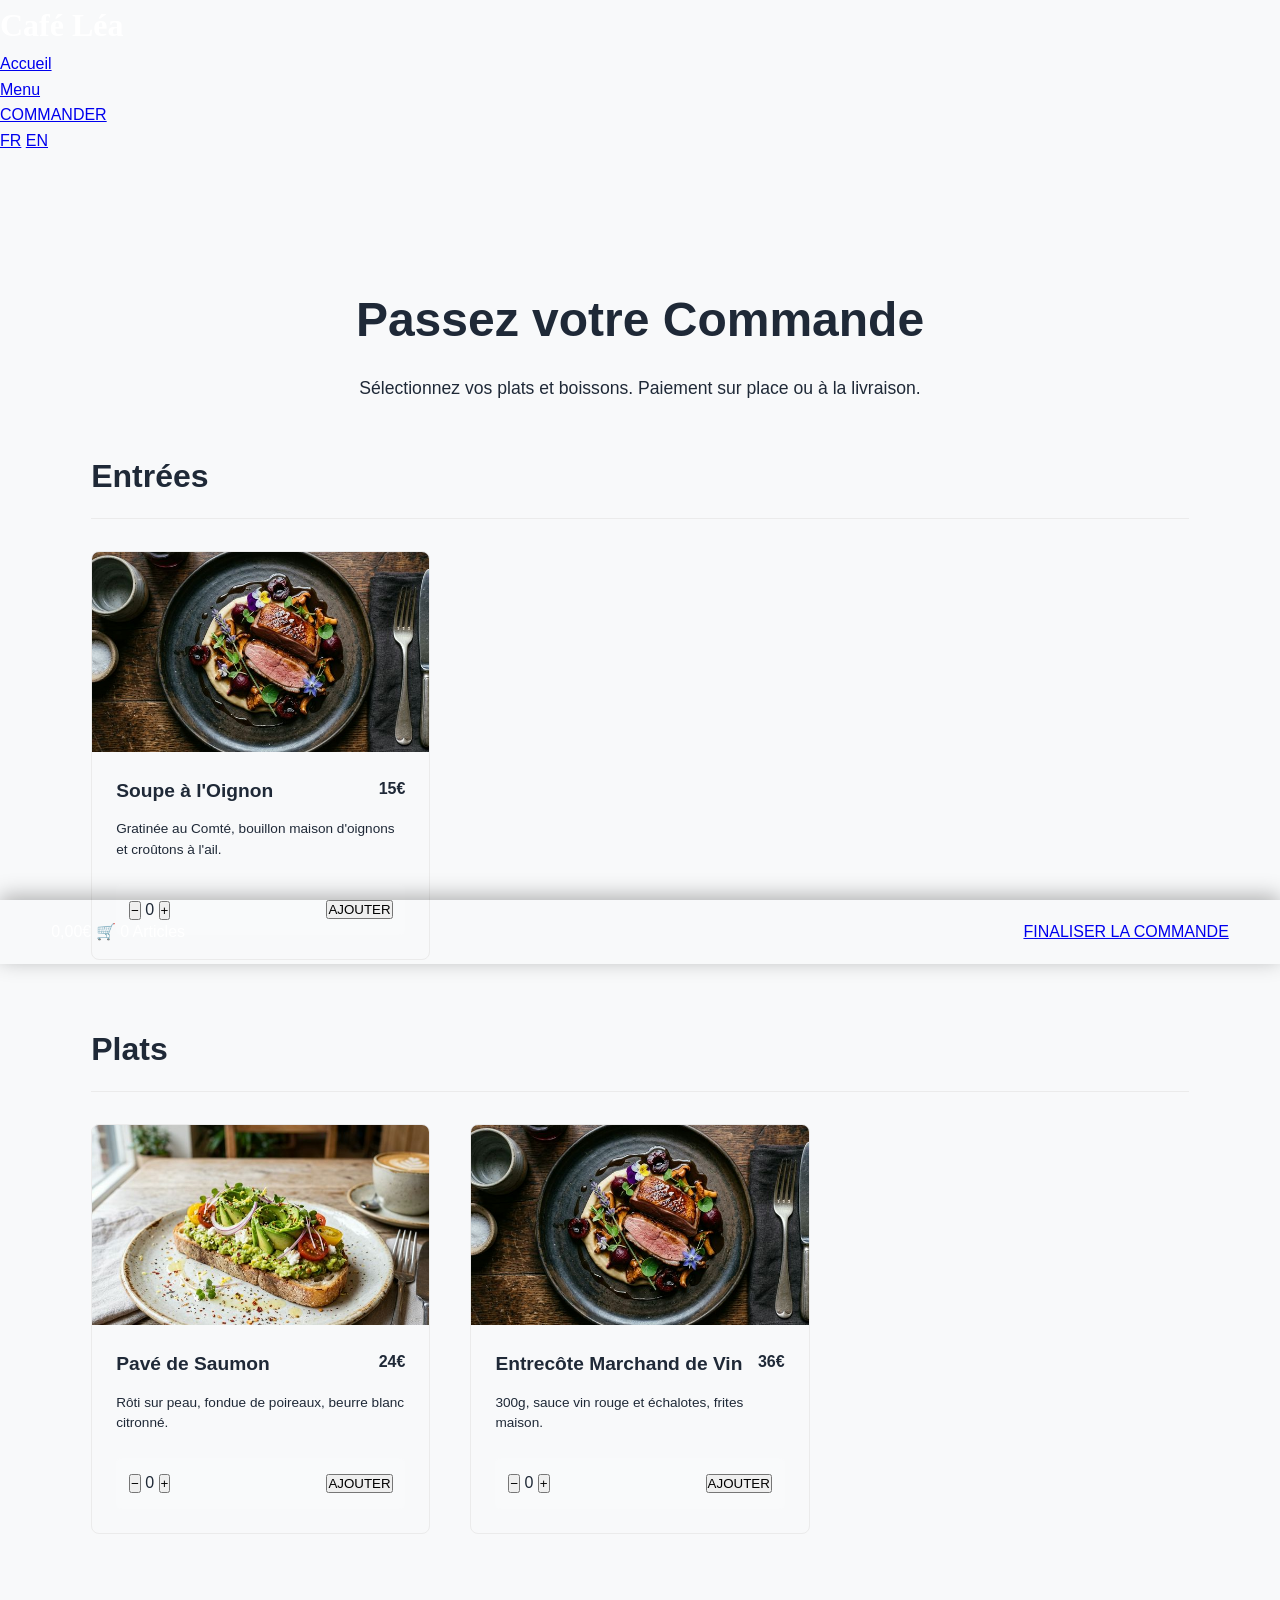
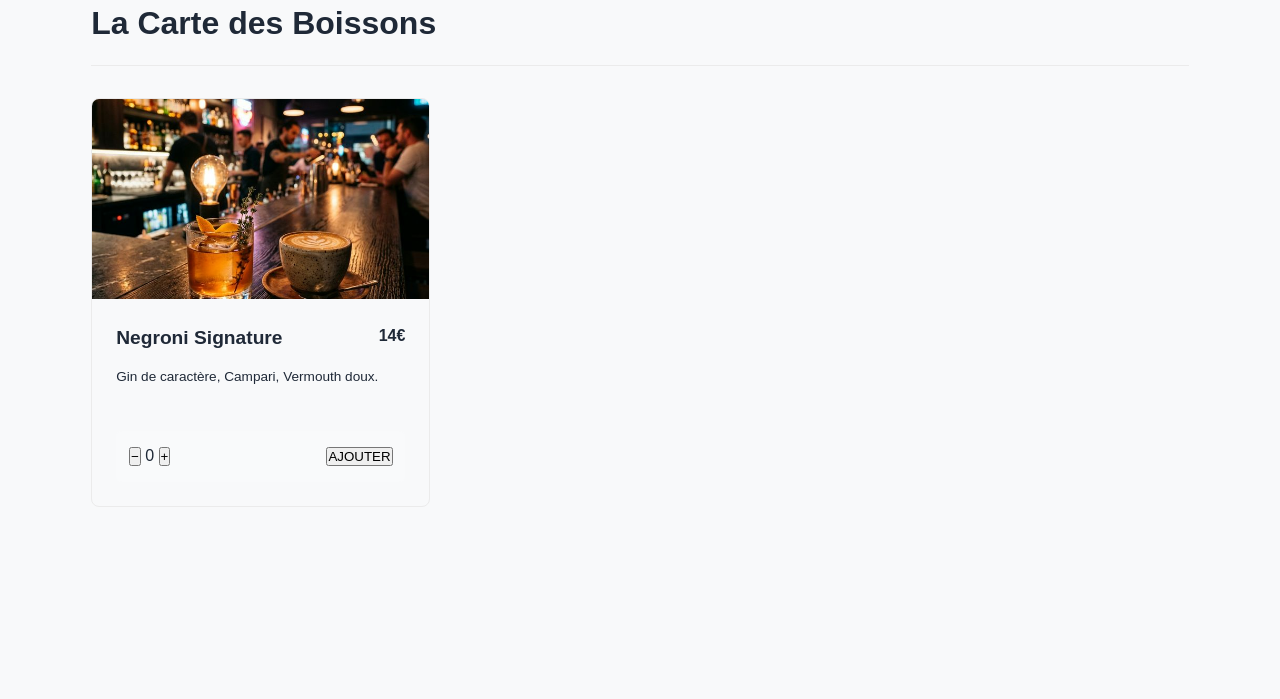
==== commander.html @ 3086a165 "feat: complete redesign of cafe lea with order and checkout pages" ====
<!DOCTYPE html>
<html lang="fr">
<head>
    <meta charset="UTF-8">
    <meta name="viewport" content="width=device-width, initial-scale=1.0">
    <title>Commander | Café Léa</title>
    <meta name="description" content="Commandez vos plats préférés du Café Léa en ligne.">
    <link rel="stylesheet" href="style.css">
    <style>
        .order-page-header {
            padding: 8rem 0 3rem;
            text-align: center;
        }
        .order-page-header h1 {
            font-size: 3rem;
            margin-bottom: 1rem;
        }
        .order-page-header p {
            color: var(--text-muted);
            font-size: 1.1rem;
        }
        
        .order-container {
            max-width: 1200px;
            margin: 0 auto;
            padding: 0 4% 8rem;
        }
        
        .order-category {
            margin-bottom: 4rem;
        }
        .order-category h2 {
            font-size: 2rem;
            margin-bottom: 2rem;
            color: var(--accent-gold);
            border-bottom: 1px solid #EBEBEB;
            padding-bottom: 1rem;
        }
        
        .order-grid {
            display: grid;
            grid-template-columns: repeat(auto-fill, minmax(300px, 1fr));
            gap: 2.5rem;
        }
        
        .order-card {
            background: var(--bg-white);
            border: 1px solid #EBEBEB;
            border-radius: 8px;
            overflow: hidden;
            transition: var(--transition);
        }
        .order-card:hover {
            box-shadow: 0 10px 30px rgba(0,0,0,0.08);
            transform: translateY(-5px);
        }
        
        .order-card-img {
            height: 200px;
            background-color: #F5F5F5;
            background-size: cover;
            background-position: center;
        }
        
        .order-card-content {
            padding: 1.5rem;
        }
        .order-card-header {
            display: flex;
            justify-content: space-between;
            align-items: flex-start;
            margin-bottom: 0.8rem;
        }
        .order-card-title {
            font-family: var(--font-serif);
            font-size: 1.2rem;
            font-weight: 600;
        }
        .order-card-price {
            font-weight: 700;
            color: var(--accent-gold);
            font-family: var(--font-serif);
        }
        .order-card-desc {
            font-size: 0.85rem;
            color: var(--text-muted);
            margin-bottom: 1.5rem;
            line-height: 1.5;
            min-height: 40px;
        }
        
        .order-card-actions {
            display: flex;
            align-items: center;
            justify-content: space-between;
            background: #F9FAFB;
            padding: 0.8rem;
            border-radius: 6px;
        }
        
        /* Sticky Cart Bar for this page */
        .cart-sticky-bar {
            position: fixed;
            bottom: 0;
            left: 0;
            right: 0;
            background: var(--bg-dark);
            color: white;
            display: flex;
            align-items: center;
            justify-content: space-between;
            padding: 1.2rem 4%;
            z-index: 2000;
            box-shadow: 0 -4px 20px rgba(0,0,0,0.3);
            transform: translateY(100%);
            transition: transform 0.4s ease;
        }
        .cart-sticky-bar.visible {
            transform: translateY(0);
        }
    </style>
</head>
<body>
    <header id="main-header" class="scrolled">
        <div class="logo">Café Léa</div>
        <nav>
            <ul>
                <li><a href="index.html" data-i18n="nav_accueil">Accueil</a></li>
                <li><a href="menu.html" data-i18n="nav_menu">Menu</a></li>
                <li><a href="commander.html" class="active" data-i18n="nav_order">Commander</a></li>
            </ul>
        </nav>
        <div class="lang-switcher">
            <a href="#" class="lang-btn" data-lang="fr">FR</a>
            <a href="#" class="lang-btn" data-lang="en">EN</a>
        </div>
    </header>

    <main>
        <div class="order-page-header">
            <h1 data-i18n="order_page_title">Passez votre Commande</h1>
            <p data-i18n="order_page_desc">Sélectionnez vos plats et boissons. Paiement sur place ou à la livraison.</p>
        </div>

        <div class="order-container">
            <!-- Entrées -->
            <div class="order-category">
                <h2 data-i18n="cat_entrées">Entrées</h2>
                <div class="order-grid">
                    <div class="order-card">
                        <div class="order-card-img" style="background-image: url('img/cafe_lea_plat_du_jour.png');"></div>
                        <div class="order-card-content">
                            <div class="order-card-header">
                                <span class="order-card-title">Soupe à l'Oignon</span>
                                <span class="order-card-price">15€</span>
                            </div>
                            <p class="order-card-desc">Gratinée au Comté, bouillon maison d'oignons et croûtons à l'ail.</p>
                            <div class="order-card-actions">
                                <div class="qty-controls">
                                    <button class="qty-btn-menu" data-action="minus" data-item="soupe_oignon">−</button>
                                    <span class="qty-display" id="qty-soupe_oignon">0</span>
                                    <button class="qty-btn-menu" data-action="plus" data-item="soupe_oignon">+</button>
                                </div>
                                <button class="btn-ajouter add-to-cart" data-name="soupe_oignon" data-price="15">AJOUTER</button>
                            </div>
                        </div>
                    </div>
                </div>
            </div>

            <!-- Plats -->
            <div class="order-category">
                <h2 data-i18n="cat_plats">Plats</h2>
                <div class="order-grid">
                    <div class="order-card">
                        <div class="order-card-img" style="background-image: url('img/avocado_toast_1774515001866.png');"></div>
                        <div class="order-card-content">
                            <div class="order-card-header">
                                <span class="order-card-title">Pavé de Saumon</span>
                                <span class="order-card-price">24€</span>
                            </div>
                            <p class="order-card-desc">Rôti sur peau, fondue de poireaux, beurre blanc citronné.</p>
                            <div class="order-card-actions">
                                <div class="qty-controls">
                                    <button class="qty-btn-menu" data-action="minus" data-item="saumon_pave">−</button>
                                    <span class="qty-display" id="qty-saumon_pave">0</span>
                                    <button class="qty-btn-menu" data-action="plus" data-item="saumon_pave">+</button>
                                </div>
                                <button class="btn-ajouter add-to-cart" data-name="saumon_pave" data-price="24">AJOUTER</button>
                            </div>
                        </div>
                    </div>
                    
                    <div class="order-card">
                        <div class="order-card-img" style="background-image: url('img/cafe_lea_plat_du_jour.png');"></div>
                        <div class="order-card-content">
                            <div class="order-card-header">
                                <span class="order-card-title">Entrecôte Marchand de Vin</span>
                                <span class="order-card-price">36€</span>
                            </div>
                            <p class="order-card-desc">300g, sauce vin rouge et échalotes, frites maison.</p>
                            <div class="order-card-actions">
                                <div class="qty-controls">
                                    <button class="qty-btn-menu" data-action="minus" data-item="entrecote">−</button>
                                    <span class="qty-display" id="qty-entrecote">0</span>
                                    <button class="qty-btn-menu" data-action="plus" data-item="entrecote">+</button>
                                </div>
                                <button class="btn-ajouter add-to-cart" data-name="entrecote" data-price="36">AJOUTER</button>
                            </div>
                        </div>
                    </div>
                </div>
            </div>

            <!-- Boissons -->
            <div class="order-category">
                <h2 data-i18n="drinks_title">Boissons</h2>
                <div class="order-grid">
                    <div class="order-card">
                        <div class="order-card-img" style="background-image: url('img/cafe_lea_boissons.png');"></div>
                        <div class="order-card-content">
                            <div class="order-card-header">
                                <span class="order-card-title">Negroni Signature</span>
                                <span class="order-card-price">14€</span>
                            </div>
                            <p class="order-card-desc">Gin de caractère, Campari, Vermouth doux.</p>
                            <div class="order-card-actions">
                                <div class="qty-controls">
                                    <button class="qty-btn-menu" data-action="minus" data-item="negroni">−</button>
                                    <span class="qty-display" id="qty-negroni">0</span>
                                    <button class="qty-btn-menu" data-action="plus" data-item="negroni">+</button>
                                </div>
                                <button class="btn-ajouter add-to-cart" data-name="negroni" data-price="14">AJOUTER</button>
                            </div>
                        </div>
                    </div>
                </div>
            </div>
        </div>
    </main>

    <!-- Sticky Cart Bar -->
    <div class="cart-sticky-bar" id="cart-sticky-bar">
        <div class="cart-bar-left">
            <span class="cart-bar-total" id="sticky-total">0,00€</span>
            <span class="cart-bar-count">
                <span class="icon">🛒</span>
                <span id="sticky-count">0</span> Articles
            </span>
        </div>
        <!-- Link to Finalisation page -->
        <a href="finaliser-commande.html" class="btn-finaliser" id="btn-finaliser-link" data-i18n="cart_finalize">FINALISER LA COMMANDE</a>
    </div>

    <!-- Cart Modal Overlay (used mostly on other pages, but included here for script compatibility) -->
    <div id="cart-modal-overlay" class="cart-modal-overlay"></div>

    <script src="script.js"></script>
</body>
</html>
---- style.css ----
:root {
    --navy: #001D3D;
    --light: #F8F9FA;
    --dark: #1F2937;
    --font-heading: 'Playfair Display', serif;
    --font-body: 'Inter', sans-serif;
    --transition: all 0.3s ease;
}

* {
    margin: 0;
    padding: 0;
    box-sizing: border-box;
    scroll-behavior: smooth;
}

body {
    font-family: var(--font-body);
    background-color: var(--light);
    color: var(--dark);
    line-height: 1.6;
}

/* Header */
.top-nav {
    position: absolute;
    top: 0;
    left: 0;
    width: 100%;
    padding: 30px 50px;
    display: flex;
    justify-content: space-between;
    align-items: center;
    z-index: 1000;
}

.logo {
    font-family: var(--font-heading);
    font-size: 2rem;
    color: #FFF;
    font-weight: 700;
}

nav {
    display: flex;
    align-items: center;
    gap: 30px;
}

.nav-link {
    color: #FFF;
    text-decoration: none;
    font-size: 1rem;
    font-weight: 500;
    transition: var(--transition);
}

.nav-link:hover {
    opacity: 0.8;
}

.nav-btn-reservation {
    background: #FFF;
    color: var(--dark);
    padding: 12px 28px;
    border-radius: 30px;
    text-decoration: none;
    font-weight: 600;
    transition: var(--transition);
}

.nav-btn-reservation:hover {
    background: #E5E7EB;
    transform: translateY(-2px);
}

/* Hero Section */
.hero {
    height: 100vh;
    background-size: cover;
    background-position: center;
    position: relative;
    display: flex;
    align-items: center;
    justify-content: center;
}

.hero-overlay {
    position: absolute;
    inset: 0;
    background: rgba(0, 0, 0, 0.4);
}

.hero-content {
    position: relative;
    z-index: 2;
    text-align: center;
    color: #FFF;
}

.hero-title {
    font-family: var(--font-heading);
    font-size: 7rem;
    font-weight: 700;
    margin-bottom: 20px;
}

.hero-subtitle {
    font-size: 1.2rem;
    letter-spacing: 0.5em;
    font-weight: 300;
    text-transform: uppercase;
}

/* Info Band */
.info-band {
    background-color: var(--navy);
    color: #FFF;
    padding: 80px 20px;
    text-align: center;
}

.info-band p {
    font-family: var(--font-heading);
    font-size: 2rem;
    max-width: 900px;
    margin: 0 auto;
    font-style: italic;
    line-height: 1.5;
}

/* Grid Sections (Menu/Boissons) */
.grid-section {
    max-width: 1200px;
    margin: 100px auto;
    padding: 0 40px;
    display: grid;
    grid-template-columns: 1fr 1fr;
    gap: 60px;
    align-items: center;
}

.grid-section.reverse {
    direction: rtl;
}

.grid-section.reverse>* {
    direction: ltr;
}

.grid-text h2 {
    font-family: var(--font-heading);
    font-size: 3rem;
    color: var(--navy);
    margin-bottom: 40px;
}

.menu-list {
    display: flex;
    flex-direction: column;
    gap: 25px;
}

.menu-item {
    display: flex;
    justify-content: space-between;
    border-bottom: 1px dashed #CCC;
    padding-bottom: 10px;
    font-size: 1.2rem;
}

.item-name {
    font-weight: 500;
}

.item-price {
    font-weight: 700;
    color: var(--navy);
}

.grid-image img {
    width: 100%;
    aspect-ratio: 4/5;
    object-fit: cover;
    border-radius: 20px;
    box-shadow: 0 20px 40px rgba(0, 0, 0, 0.1);
}

/* Footer */
footer {
    background-color: var(--navy);
    color: #FFF;
    padding: 60px 40px 20px;
}

.footer-content {
    max-width: 1200px;
    margin: 0 auto;
    display: grid;
    grid-template-columns: 1fr 1fr;
    gap: 40px;
    margin-bottom: 40px;
}

.footer-info h3 {
    font-family: var(--font-heading);
    font-size: 2rem;
    margin-bottom: 20px;
    color: #FFF;
}

.footer-info p {
    font-size: 1.1rem;
    margin-bottom: 10px;
    opacity: 0.8;
}

.map-placeholder {
    width: 100%;
    height: 250px;
    background: rgba(255, 255, 255, 0.1);
    border-radius: 12px;
    display: flex;
    align-items: center;
    justify-content: center;
    font-family: var(--font-heading);
    font-style: italic;
    color: rgba(255, 255, 255, 0.5);
}

.copyright {
    text-align: center;
    opacity: 0.5;
    font-size: 0.9rem;
    margin-top: 40px;
}

/* Reservation Page Layout */
.reservation-layout {
    display: flex;
    min-height: 100vh;
    background-color: var(--light);
}

.res-calendar-side {
    flex: 1;
    padding: 60px;
    display: flex;
    flex-direction: column;
}

.res-form-side {
    flex: 1;
    background: #FFF;
    padding: 60px;
    box-shadow: -10px 0 30px rgba(0, 0, 0, 0.02);
    display: flex;
    flex-direction: column;
    justify-content: center;
}

.res-back {
    text-decoration: none;
    color: var(--navy);
    font-weight: 600;
    margin-bottom: 60px;
    display: inline-block;
}

.cal-header {
    display: flex;
    justify-content: space-between;
    margin-bottom: 40px;
    font-family: var(--font-heading);
    font-size: 2rem;
    color: var(--navy);
}

.cal-nav {
    background: none;
    border: none;
    font-size: 1.5rem;
    cursor: pointer;
    color: var(--navy);
}

/* Grid for actual calendar dates */
.cal-grid {
    display: grid;
    grid-template-columns: repeat(7, 1fr);
    gap: 15px;
    text-align: center;
}

.cal-day-name {
    font-weight: 600;
    font-size: 0.9rem;
    color: #888;
    margin-bottom: 10px;
}

.cal-day {
    aspect-ratio: 1;
    display: flex;
    align-items: center;
    justify-content: center;
    border-radius: 50%;
    cursor: pointer;
    font-weight: 500;
    transition: var(--transition);
}

.cal-day:hover:not(.empty) {
    background: #E5E7EB;
}

.cal-day.selected {
    background: var(--navy);
    color: #FFF;
}

.cal-day.empty {
    cursor: default;
}

/* Form Elements */
.res-form-side h2 {
    font-family: var(--font-heading);
    font-size: 3rem;
    color: var(--navy);
    margin-bottom: 40px;
}

.form-group {
    margin-bottom: 25px;
}

.form-group label {
    display: block;
    margin-bottom: 10px;
    font-weight: 500;
    color: var(--dark);
}

.form-group input,
.form-group select {
    width: 100%;
    padding: 15px;
    border: 1px solid #CCC;
    border-radius: 8px;
    font-family: var(--font-body);
    font-size: 1rem;
}

.time-grid {
    display: grid;
    grid-template-columns: repeat(3, 1fr);
    gap: 10px;
}

.time-slot {
    padding: 12px;
    border: 1px solid #CCC;
    border-radius: 8px;
    text-align: center;
    cursor: pointer;
    transition: var(--transition);
}

.time-slot:hover {
    border-color: var(--navy);
    color: var(--navy);
}

.time-slot.selected {
    background: var(--navy);
    color: #FFF;
    border-color: var(--navy);
}

.res-submit {
    width: 100%;
    padding: 18px;
    background: var(--navy);
    color: #FFF;
    border: none;
    border-radius: 8px;
    font-family: var(--font-body);
    font-size: 1.2rem;
    font-weight: 600;
    cursor: pointer;
    margin-top: 20px;
    transition: var(--transition);
}

.res-submit:hover {
    opacity: 0.9;
    transform: translateY(-2px);
}

@media (max-width: 900px) {

    .grid-section,
    .footer-content,
    .reservation-layout {
        grid-template-columns: 1fr;
        flex-direction: column;
    }

    .hero-title {
        font-size: 4rem;
    }

    .info-band p {
        font-size: 1.5rem;
    }

    .top-nav {
        flex-direction: column;
        gap: 20px;
        padding: 20px;
    }
}
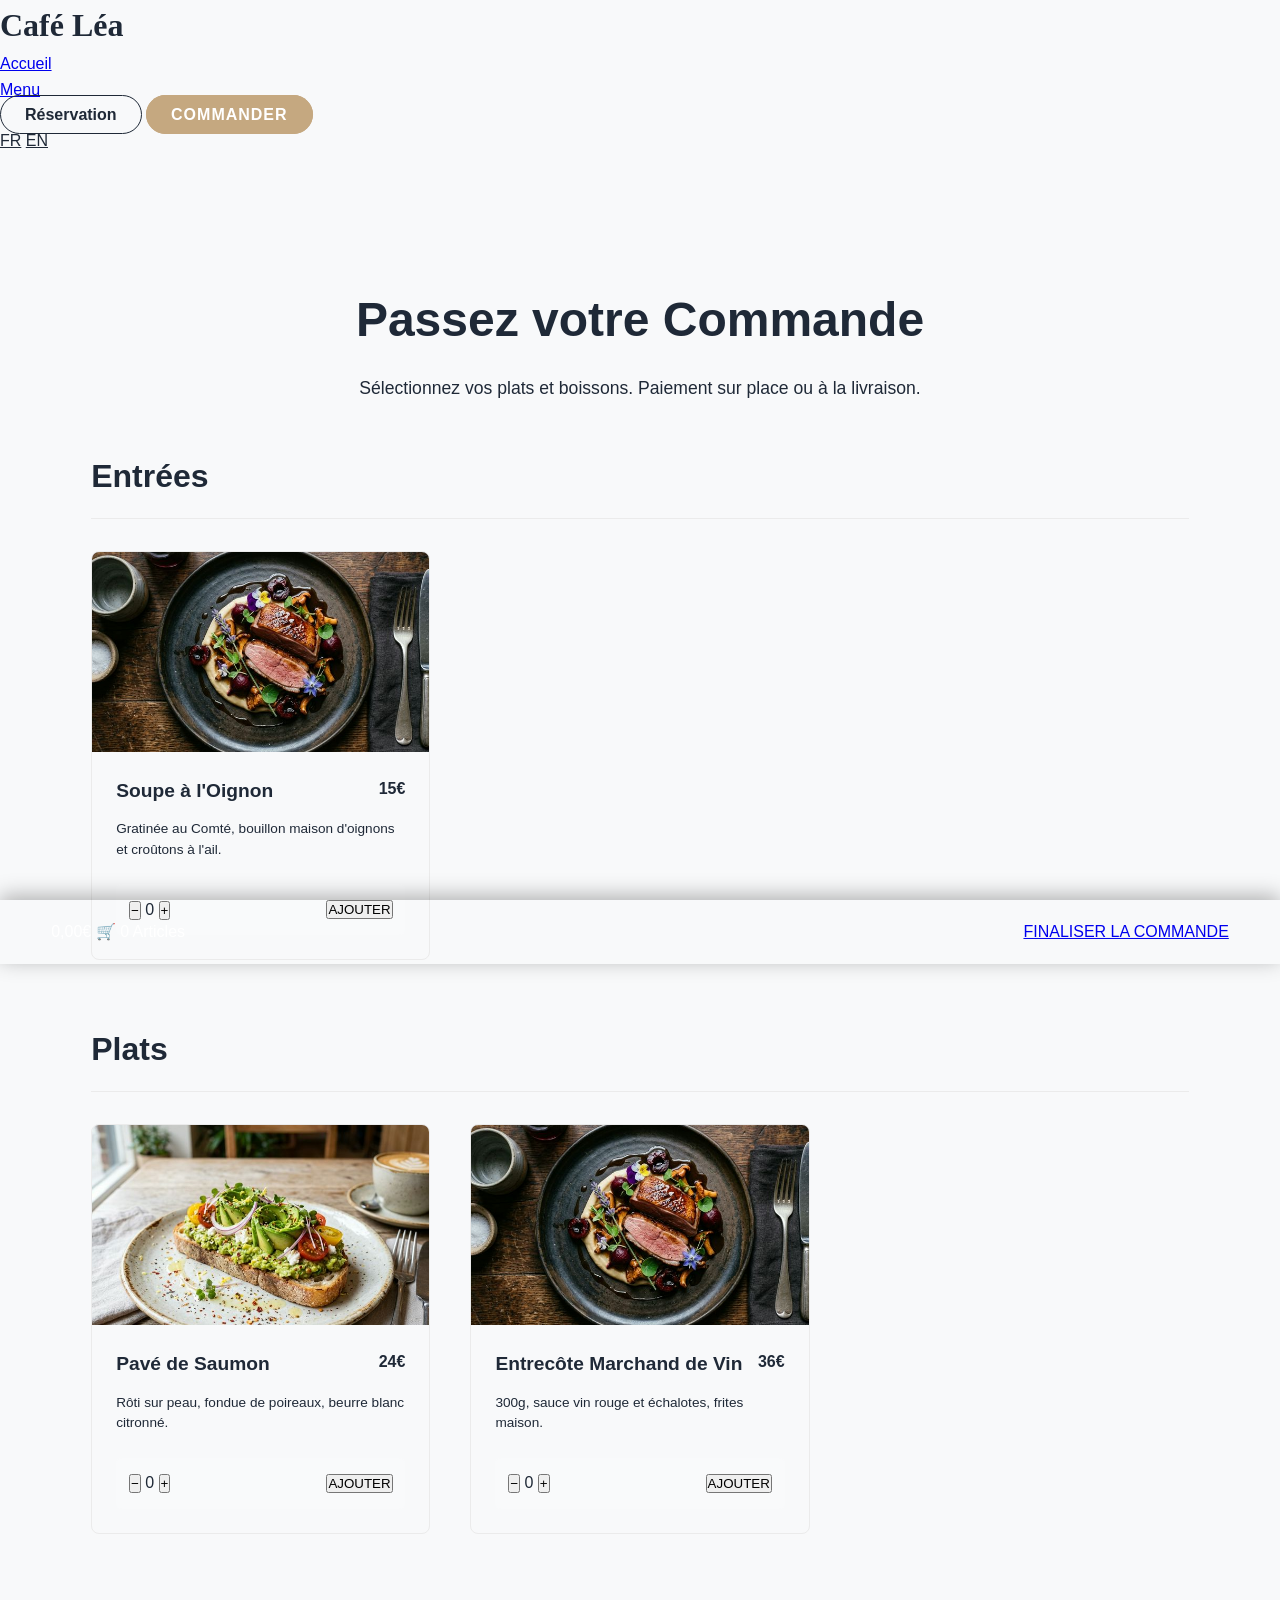
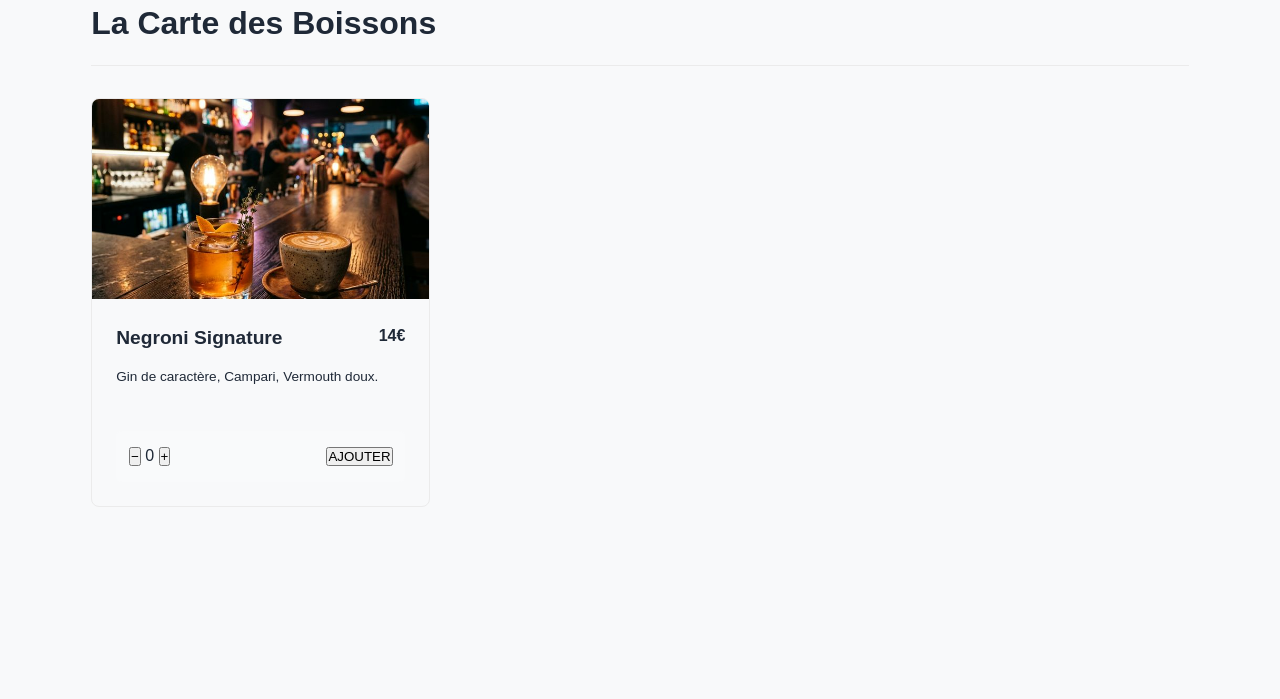
==== commit dd3f4fe2: "style: header aesthetics with order and reservation buttons" ====
--- a/commander.html
+++ b/commander.html
@@ -127,12 +127,15 @@
             <ul>
                 <li><a href="index.html" data-i18n="nav_accueil">Accueil</a></li>
                 <li><a href="menu.html" data-i18n="nav_menu">Menu</a></li>
-                <li><a href="commander.html" class="active" data-i18n="nav_order">Commander</a></li>
             </ul>
         </nav>
-        <div class="lang-switcher">
-            <a href="#" class="lang-btn" data-lang="fr">FR</a>
-            <a href="#" class="lang-btn" data-lang="en">EN</a>
+        <div class="header-actions">
+            <a href="reservation.html" class="nav-btn-reservation" data-i18n="nav_reservation">Réservation</a>
+            <a href="commander.html" class="nav-btn-order" data-i18n="nav_order">Commander</a>
+            <div class="lang-switcher">
+                <a href="#" class="lang-btn" data-lang="fr">FR</a>
+                <a href="#" class="lang-btn" data-lang="en">EN</a>
+            </div>
         </div>
     </header>
 
--- a/style.css
+++ b/style.css
@@ -60,9 +60,10 @@
 }
 
 .nav-btn-reservation {
-    background: #FFF;
-    color: var(--dark);
-    padding: 12px 28px;
+    background: transparent;
+    color: #FFF;
+    padding: 10px 24px;
+    border: 1px solid #FFF;
     border-radius: 30px;
     text-decoration: none;
     font-weight: 600;
@@ -70,8 +71,41 @@
 }
 
 .nav-btn-reservation:hover {
-    background: #E5E7EB;
+    background: rgba(255,255,255,0.1);
     transform: translateY(-2px);
+}
+
+.nav-btn-order {
+    background: #C5A880; /* Gold */
+    color: #FFF;
+    padding: 10px 24px;
+    border: 1px solid #C5A880;
+    border-radius: 30px;
+    text-decoration: none;
+    font-weight: 600;
+    text-transform: uppercase;
+    letter-spacing: 1px;
+    transition: var(--transition);
+}
+
+.nav-btn-order:hover {
+    background: transparent;
+    color: #C5A880;
+    transform: translateY(-2px);
+}
+
+/* Adjust dark/scrolled header text colors */
+.scrolled .nav-link, 
+.scrolled .nav-btn-reservation,
+.scrolled .logo,
+.scrolled .lang-btn {
+    color: var(--dark);
+}
+.scrolled .nav-btn-reservation {
+    border-color: var(--dark);
+}
+.scrolled .nav-btn-reservation:hover {
+    background: rgba(0,0,0,0.05);
 }
 
 /* Hero Section */
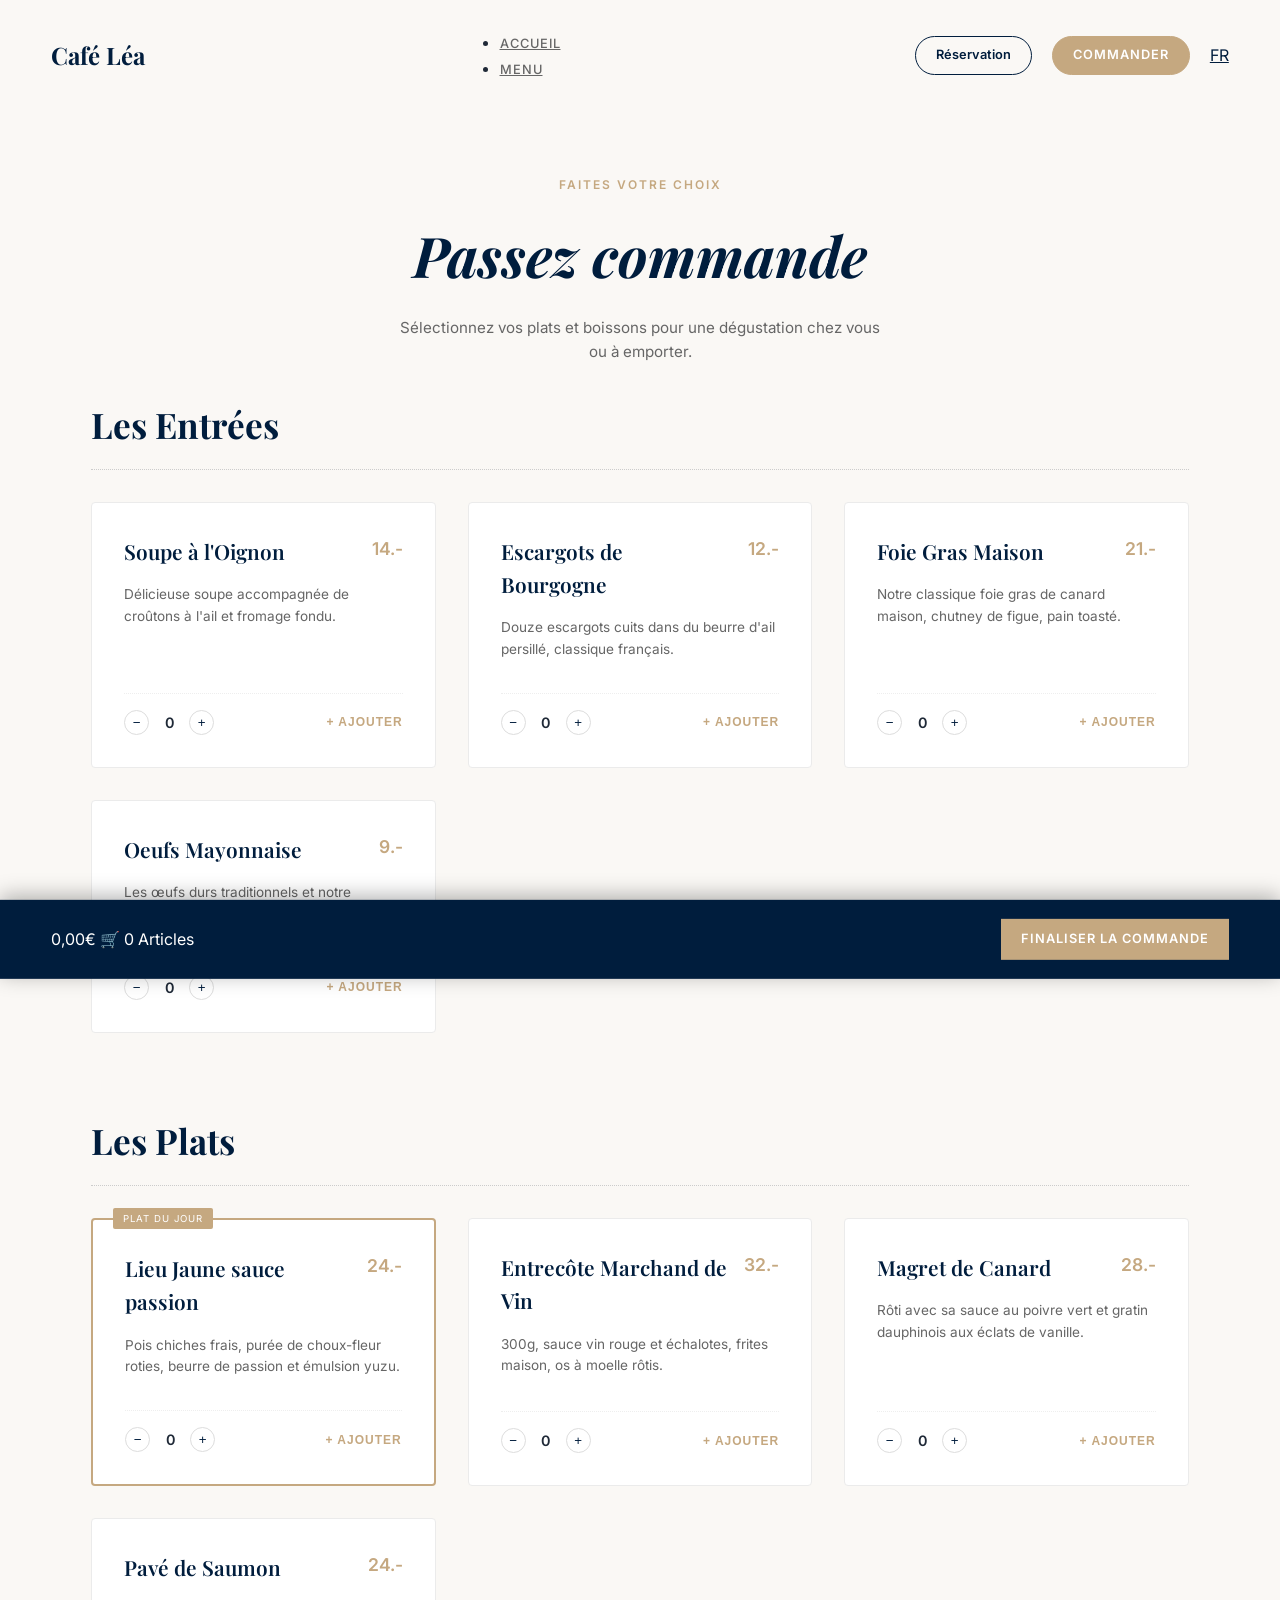
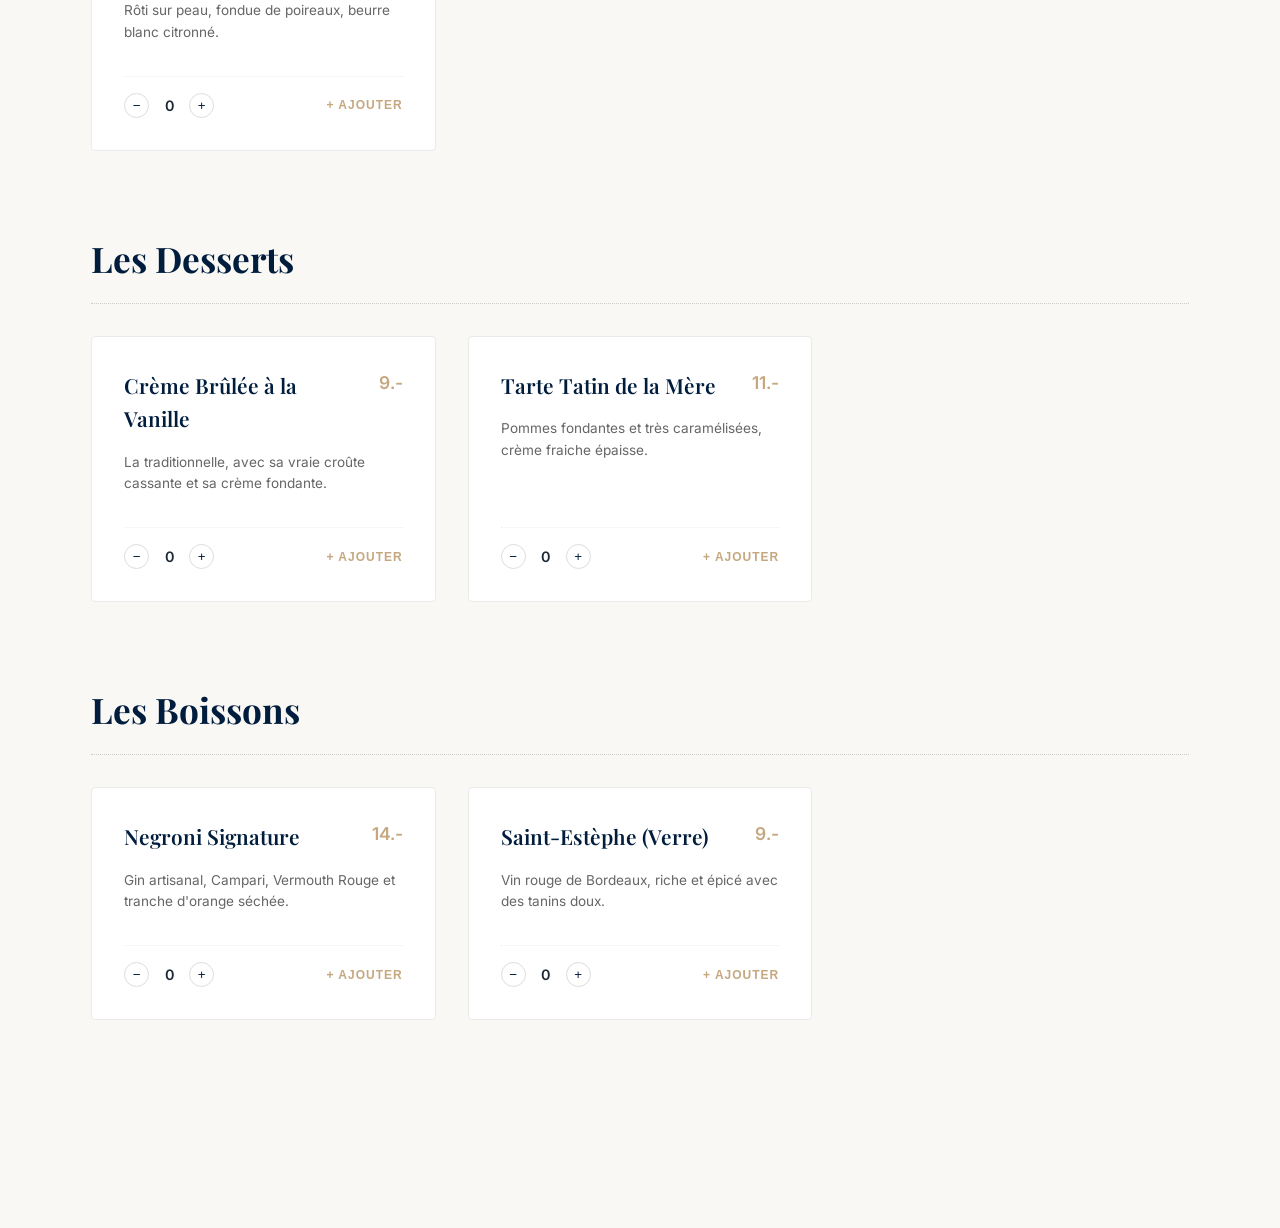
==== commit 0cf02dee: "style: sync commander.html with new menu dishes and elegant beige design" ====
--- a/commander.html
+++ b/commander.html
@@ -6,18 +6,81 @@
     <title>Commander | Café Léa</title>
     <meta name="description" content="Commandez vos plats préférés du Café Léa en ligne.">
     <link rel="stylesheet" href="style.css">
+    <link href="https://fonts.googleapis.com/css2?family=Playfair+Display:ital,wght@0,400;0,600;0,700;1,400;1,600&family=Inter:wght@300;400;500;600&display=swap" rel="stylesheet">
     <style>
+        body {
+            background-color: #FAF8F5; /* Cream background matches menu */
+        }
+        
+        #main-header {
+            position: relative;
+            background: transparent;
+            padding: 30px 4%;
+            display: flex;
+            justify-content: space-between;
+            align-items: center;
+        }
+        #main-header .logo {
+            color: var(--navy);
+            font-size: 1.5rem;
+        }
+        #main-header nav ul li a {
+            color: #666;
+            font-size: 0.8rem;
+            text-transform: uppercase;
+            letter-spacing: 1px;
+            font-weight: 500;
+        }
+        #main-header nav ul li a.active {
+            color: var(--navy);
+            font-weight: 700;
+        }
+        .header-actions .nav-btn-reservation {
+            color: var(--navy);
+            border: 1px solid var(--navy);
+            font-size: 0.8rem;
+            padding: 8px 20px;
+            border-radius: 30px;
+            text-decoration: none;
+            font-weight: 600;
+        }
+        .header-actions .nav-btn-order {
+            background: #C5A880;
+            color: white;
+            border: 1px solid #C5A880;
+            font-size: 0.8rem;
+            padding: 8px 20px;
+            border-radius: 30px;
+            text-decoration: none;
+            font-weight: 600;
+            text-transform: uppercase;
+        }
+
         .order-page-header {
-            padding: 8rem 0 3rem;
+            padding: 4rem 0 2rem;
             text-align: center;
         }
+        .order-page-header .subtitle {
+            color: #C5A880; /* Gold */
+            text-transform: uppercase;
+            letter-spacing: 2px;
+            font-size: 0.75rem;
+            font-weight: 600;
+            margin-bottom: 1rem;
+            display: block;
+        }
         .order-page-header h1 {
-            font-size: 3rem;
+            font-family: var(--font-heading);
+            font-size: 3.5rem;
+            color: var(--navy);
+            font-style: italic;
             margin-bottom: 1rem;
         }
         .order-page-header p {
-            color: var(--text-muted);
-            font-size: 1.1rem;
+            color: #666;
+            font-size: 0.95rem;
+            max-width: 500px;
+            margin: 0 auto;
         }
         
         .order-container {
@@ -27,75 +90,122 @@
         }
         
         .order-category {
-            margin-bottom: 4rem;
+            margin-bottom: 5rem;
         }
         .order-category h2 {
-            font-size: 2rem;
+            font-family: var(--font-heading);
+            font-size: 2.2rem;
             margin-bottom: 2rem;
-            color: var(--accent-gold);
-            border-bottom: 1px solid #EBEBEB;
+            color: var(--navy);
+            border-bottom: 1px dotted #ccc;
             padding-bottom: 1rem;
         }
         
         .order-grid {
             display: grid;
-            grid-template-columns: repeat(auto-fill, minmax(300px, 1fr));
-            gap: 2.5rem;
+            grid-template-columns: repeat(auto-fill, minmax(280px, 1fr));
+            gap: 2rem;
         }
         
         .order-card {
-            background: var(--bg-white);
+            background: #FFF;
             border: 1px solid #EBEBEB;
-            border-radius: 8px;
-            overflow: hidden;
+            border-radius: 4px;
+            position: relative;
+            display: flex;
+            flex-direction: column;
             transition: var(--transition);
         }
         .order-card:hover {
-            box-shadow: 0 10px 30px rgba(0,0,0,0.08);
+            box-shadow: 0 10px 30px rgba(0,0,0,0.04);
             transform: translateY(-5px);
-        }
-        
-        .order-card-img {
-            height: 200px;
-            background-color: #F5F5F5;
-            background-size: cover;
-            background-position: center;
-        }
-        
+            border-color: #C5A880;
+        }
+        
+        /* Instead of big images, we'll make it elegant and focus on the typography like the menu */
         .order-card-content {
-            padding: 1.5rem;
+            padding: 2rem;
+            flex-grow: 1;
+            display: flex;
+            flex-direction: column;
         }
         .order-card-header {
             display: flex;
             justify-content: space-between;
             align-items: flex-start;
-            margin-bottom: 0.8rem;
+            margin-bottom: 1rem;
         }
         .order-card-title {
+            font-family: var(--font-heading);
+            font-size: 1.3rem;
+            color: var(--navy);
+            font-weight: 600;
+            padding-right: 15px;
+        }
+        .order-card-price {
+            font-weight: 600;
+            color: #C5A880;
             font-family: var(--font-serif);
-            font-size: 1.2rem;
-            font-weight: 600;
-        }
-        .order-card-price {
-            font-weight: 700;
-            color: var(--accent-gold);
-            font-family: var(--font-serif);
+            font-size: 1.1rem;
         }
         .order-card-desc {
             font-size: 0.85rem;
-            color: var(--text-muted);
-            margin-bottom: 1.5rem;
-            line-height: 1.5;
-            min-height: 40px;
+            color: #666;
+            margin-bottom: 2rem;
+            line-height: 1.6;
+            flex-grow: 1;
         }
         
         .order-card-actions {
             display: flex;
             align-items: center;
             justify-content: space-between;
-            background: #F9FAFB;
-            padding: 0.8rem;
-            border-radius: 6px;
+            padding-top: 1rem;
+            border-top: 1px dotted #EEE;
+        }
+        
+        .qty-controls {
+            display: flex;
+            align-items: center;
+            gap: 15px;
+        }
+        .qty-controls button {
+            background: none;
+            border: 1px solid #DDD;
+            width: 25px;
+            height: 25px;
+            display: flex;
+            align-items: center;
+            justify-content: center;
+            border-radius: 50%;
+            cursor: pointer;
+            color: var(--navy);
+            transition: all 0.2s;
+        }
+        .qty-controls button:hover {
+            border-color: var(--navy);
+            background: #FDFDFD;
+        }
+        .qty-display {
+            font-weight: 600;
+            font-size: 0.9rem;
+            min-width: 10px;
+            text-align: center;
+        }
+
+        .btn-ajouter {
+            background: none;
+            border: none;
+            color: #C5A880;
+            font-size: 0.75rem;
+            text-transform: uppercase;
+            letter-spacing: 1px;
+            font-weight: 600;
+            cursor: pointer;
+            transition: color 0.3s;
+        }
+        .btn-ajouter:hover {
+            color: var(--navy);
         }
         
         /* Sticky Cart Bar for this page */
@@ -104,7 +214,7 @@
             bottom: 0;
             left: 0;
             right: 0;
-            background: var(--bg-dark);
+            background: var(--navy);
             color: white;
             display: flex;
             align-items: center;
@@ -118,10 +228,23 @@
         .cart-sticky-bar.visible {
             transform: translateY(0);
         }
+        .btn-finaliser {
+            background: #C5A880;
+            color: white;
+            text-decoration: none;
+            padding: 10px 20px;
+            text-transform: uppercase;
+            font-size: 0.8rem;
+            font-weight: 600;
+            letter-spacing: 1px;
+        }
+        .btn-finaliser:hover {
+            background: #B4966B;
+        }
     </style>
 </head>
 <body>
-    <header id="main-header" class="scrolled">
+    <header id="main-header">
         <div class="logo">Café Léa</div>
         <nav>
             <ul>
@@ -129,42 +252,95 @@
                 <li><a href="menu.html" data-i18n="nav_menu">Menu</a></li>
             </ul>
         </nav>
-        <div class="header-actions">
+        <div class="header-actions" style="display: flex; align-items: center; gap: 20px;">
             <a href="reservation.html" class="nav-btn-reservation" data-i18n="nav_reservation">Réservation</a>
             <a href="commander.html" class="nav-btn-order" data-i18n="nav_order">Commander</a>
             <div class="lang-switcher">
-                <a href="#" class="lang-btn" data-lang="fr">FR</a>
-                <a href="#" class="lang-btn" data-lang="en">EN</a>
+                <a href="#" class="lang-btn" data-lang="fr" style="color:var(--navy);">FR</a>
             </div>
         </div>
     </header>
 
     <main>
         <div class="order-page-header">
-            <h1 data-i18n="order_page_title">Passez votre Commande</h1>
-            <p data-i18n="order_page_desc">Sélectionnez vos plats et boissons. Paiement sur place ou à la livraison.</p>
+             <span class="subtitle">FAITES VOTRE CHOIX</span>
+            <h1>Passez commande</h1>
+            <p>Sélectionnez vos plats et boissons pour une dégustation chez vous ou à emporter.</p>
         </div>
 
         <div class="order-container">
             <!-- Entrées -->
             <div class="order-category">
-                <h2 data-i18n="cat_entrées">Entrées</h2>
+                <h2>Les Entrées</h2>
                 <div class="order-grid">
                     <div class="order-card">
-                        <div class="order-card-img" style="background-image: url('img/cafe_lea_plat_du_jour.png');"></div>
                         <div class="order-card-content">
                             <div class="order-card-header">
                                 <span class="order-card-title">Soupe à l'Oignon</span>
-                                <span class="order-card-price">15€</span>
-                            </div>
-                            <p class="order-card-desc">Gratinée au Comté, bouillon maison d'oignons et croûtons à l'ail.</p>
+                                <span class="order-card-price">14.-</span>
+                            </div>
+                            <p class="order-card-desc">Délicieuse soupe accompagnée de croûtons à l'ail et fromage fondu.</p>
                             <div class="order-card-actions">
                                 <div class="qty-controls">
                                     <button class="qty-btn-menu" data-action="minus" data-item="soupe_oignon">−</button>
                                     <span class="qty-display" id="qty-soupe_oignon">0</span>
                                     <button class="qty-btn-menu" data-action="plus" data-item="soupe_oignon">+</button>
                                 </div>
-                                <button class="btn-ajouter add-to-cart" data-name="soupe_oignon" data-price="15">AJOUTER</button>
+                                <button class="btn-ajouter add-to-cart" data-name="soupe_oignon" data-price="14">+ AJOUTER</button>
+                            </div>
+                        </div>
+                    </div>
+
+                    <div class="order-card">
+                        <div class="order-card-content">
+                            <div class="order-card-header">
+                                <span class="order-card-title">Escargots de Bourgogne</span>
+                                <span class="order-card-price">12.-</span>
+                            </div>
+                            <p class="order-card-desc">Douze escargots cuits dans du beurre d'ail persillé, classique français.</p>
+                            <div class="order-card-actions">
+                                <div class="qty-controls">
+                                    <button class="qty-btn-menu" data-action="minus" data-item="escargots">−</button>
+                                    <span class="qty-display" id="qty-escargots">0</span>
+                                    <button class="qty-btn-menu" data-action="plus" data-item="escargots">+</button>
+                                </div>
+                                <button class="btn-ajouter add-to-cart" data-name="escargots" data-price="12">+ AJOUTER</button>
+                            </div>
+                        </div>
+                    </div>
+
+                    <div class="order-card">
+                        <div class="order-card-content">
+                            <div class="order-card-header">
+                                <span class="order-card-title">Foie Gras Maison</span>
+                                <span class="order-card-price">21.-</span>
+                            </div>
+                            <p class="order-card-desc">Notre classique foie gras de canard maison, chutney de figue, pain toasté.</p>
+                            <div class="order-card-actions">
+                                <div class="qty-controls">
+                                    <button class="qty-btn-menu" data-action="minus" data-item="foie_gras">−</button>
+                                    <span class="qty-display" id="qty-foie_gras">0</span>
+                                    <button class="qty-btn-menu" data-action="plus" data-item="foie_gras">+</button>
+                                </div>
+                                <button class="btn-ajouter add-to-cart" data-name="foie_gras" data-price="21">+ AJOUTER</button>
+                            </div>
+                        </div>
+                    </div>
+
+                    <div class="order-card">
+                        <div class="order-card-content">
+                            <div class="order-card-header">
+                                <span class="order-card-title">Oeufs Mayonnaise</span>
+                                <span class="order-card-price">9.-</span>
+                            </div>
+                            <p class="order-card-desc">Les œufs durs traditionnels et notre mayonnaise secrète.</p>
+                            <div class="order-card-actions">
+                                <div class="qty-controls">
+                                    <button class="qty-btn-menu" data-action="minus" data-item="oeufs_mayo">−</button>
+                                    <span class="qty-display" id="qty-oeufs_mayo">0</span>
+                                    <button class="qty-btn-menu" data-action="plus" data-item="oeufs_mayo">+</button>
+                                </div>
+                                <button class="btn-ajouter add-to-cart" data-name="oeufs_mayo" data-price="9">+ AJOUTER</button>
                             </div>
                         </div>
                     </div>
@@ -173,14 +349,69 @@
 
             <!-- Plats -->
             <div class="order-category">
-                <h2 data-i18n="cat_plats">Plats</h2>
+                <h2>Les Plats</h2>
                 <div class="order-grid">
-                    <div class="order-card">
-                        <div class="order-card-img" style="background-image: url('img/avocado_toast_1774515001866.png');"></div>
+                    
+                    <div class="order-card" style="border: 2px solid #C5A880;">
+                        <span style="position:absolute; top:-12px; left:20px; background:#C5A880; color:white; font-size:0.6rem; text-transform:uppercase; padding:3px 10px; letter-spacing:1px; border-radius:2px;">Plat du jour</span>
+                        <div class="order-card-content">
+                            <div class="order-card-header">
+                                <span class="order-card-title">Lieu Jaune sauce passion</span>
+                                <span class="order-card-price">24.-</span>
+                            </div>
+                            <p class="order-card-desc">Pois chiches frais, purée de choux-fleur roties, beurre de passion et émulsion yuzu.</p>
+                            <div class="order-card-actions">
+                                <div class="qty-controls">
+                                    <button class="qty-btn-menu" data-action="minus" data-item="lieu_jaune">−</button>
+                                    <span class="qty-display" id="qty-lieu_jaune">0</span>
+                                    <button class="qty-btn-menu" data-action="plus" data-item="lieu_jaune">+</button>
+                                </div>
+                                <button class="btn-ajouter add-to-cart" data-name="lieu_jaune" data-price="24">+ AJOUTER</button>
+                            </div>
+                        </div>
+                    </div>
+
+                    <div class="order-card">
+                        <div class="order-card-content">
+                            <div class="order-card-header">
+                                <span class="order-card-title">Entrecôte Marchand de Vin</span>
+                                <span class="order-card-price">32.-</span>
+                            </div>
+                            <p class="order-card-desc">300g, sauce vin rouge et échalotes, frites maison, os à moelle rôtis.</p>
+                            <div class="order-card-actions">
+                                <div class="qty-controls">
+                                    <button class="qty-btn-menu" data-action="minus" data-item="entrecote">−</button>
+                                    <span class="qty-display" id="qty-entrecote">0</span>
+                                    <button class="qty-btn-menu" data-action="plus" data-item="entrecote">+</button>
+                                </div>
+                                <button class="btn-ajouter add-to-cart" data-name="entrecote" data-price="32">+ AJOUTER</button>
+                            </div>
+                        </div>
+                    </div>
+
+                    <div class="order-card">
+                        <div class="order-card-content">
+                            <div class="order-card-header">
+                                <span class="order-card-title">Magret de Canard</span>
+                                <span class="order-card-price">28.-</span>
+                            </div>
+                            <p class="order-card-desc">Rôti avec sa sauce au poivre vert et gratin dauphinois aux éclats de vanille.</p>
+                            <div class="order-card-actions">
+                                <div class="qty-controls">
+                                    <button class="qty-btn-menu" data-action="minus" data-item="magret">−</button>
+                                    <span class="qty-display" id="qty-magret">0</span>
+                                    <button class="qty-btn-menu" data-action="plus" data-item="magret">+</button>
+                                </div>
+                                <button class="btn-ajouter add-to-cart" data-name="magret" data-price="28">+ AJOUTER</button>
+                            </div>
+                        </div>
+                    </div>
+                    
+                    <div class="order-card">
                         <div class="order-card-content">
                             <div class="order-card-header">
                                 <span class="order-card-title">Pavé de Saumon</span>
-                                <span class="order-card-price">24€</span>
+                                <span class="order-card-price">24.-</span>
                             </div>
                             <p class="order-card-desc">Rôti sur peau, fondue de poireaux, beurre blanc citronné.</p>
                             <div class="order-card-actions">
@@ -189,51 +420,91 @@
                                     <span class="qty-display" id="qty-saumon_pave">0</span>
                                     <button class="qty-btn-menu" data-action="plus" data-item="saumon_pave">+</button>
                                 </div>
-                                <button class="btn-ajouter add-to-cart" data-name="saumon_pave" data-price="24">AJOUTER</button>
-                            </div>
-                        </div>
-                    </div>
-                    
-                    <div class="order-card">
-                        <div class="order-card-img" style="background-image: url('img/cafe_lea_plat_du_jour.png');"></div>
-                        <div class="order-card-content">
-                            <div class="order-card-header">
-                                <span class="order-card-title">Entrecôte Marchand de Vin</span>
-                                <span class="order-card-price">36€</span>
-                            </div>
-                            <p class="order-card-desc">300g, sauce vin rouge et échalotes, frites maison.</p>
-                            <div class="order-card-actions">
-                                <div class="qty-controls">
-                                    <button class="qty-btn-menu" data-action="minus" data-item="entrecote">−</button>
-                                    <span class="qty-display" id="qty-entrecote">0</span>
-                                    <button class="qty-btn-menu" data-action="plus" data-item="entrecote">+</button>
-                                </div>
-                                <button class="btn-ajouter add-to-cart" data-name="entrecote" data-price="36">AJOUTER</button>
+                                <button class="btn-ajouter add-to-cart" data-name="saumon_pave" data-price="24">+ AJOUTER</button>
                             </div>
                         </div>
                     </div>
                 </div>
             </div>
 
+            <!-- Desserts -->
+            <div class="order-category">
+                <h2>Les Desserts</h2>
+                <div class="order-grid">
+                    <div class="order-card">
+                        <div class="order-card-content">
+                            <div class="order-card-header">
+                                <span class="order-card-title">Crème Brûlée à la Vanille</span>
+                                <span class="order-card-price">9.-</span>
+                            </div>
+                            <p class="order-card-desc">La traditionnelle, avec sa vraie croûte cassante et sa crème fondante.</p>
+                            <div class="order-card-actions">
+                                <div class="qty-controls">
+                                    <button class="qty-btn-menu" data-action="minus" data-item="creme_brulee">−</button>
+                                    <span class="qty-display" id="qty-creme_brulee">0</span>
+                                    <button class="qty-btn-menu" data-action="plus" data-item="creme_brulee">+</button>
+                                </div>
+                                <button class="btn-ajouter add-to-cart" data-name="creme_brulee" data-price="9">+ AJOUTER</button>
+                            </div>
+                        </div>
+                    </div>
+
+                    <div class="order-card">
+                        <div class="order-card-content">
+                            <div class="order-card-header">
+                                <span class="order-card-title">Tarte Tatin de la Mère</span>
+                                <span class="order-card-price">11.-</span>
+                            </div>
+                            <p class="order-card-desc">Pommes fondantes et très caramélisées, crème fraiche épaisse.</p>
+                            <div class="order-card-actions">
+                                <div class="qty-controls">
+                                    <button class="qty-btn-menu" data-action="minus" data-item="tarte_tatin">−</button>
+                                    <span class="qty-display" id="qty-tarte_tatin">0</span>
+                                    <button class="qty-btn-menu" data-action="plus" data-item="tarte_tatin">+</button>
+                                </div>
+                                <button class="btn-ajouter add-to-cart" data-name="tarte_tatin" data-price="11">+ AJOUTER</button>
+                            </div>
+                        </div>
+                    </div>
+                </div>
+            </div>
+
             <!-- Boissons -->
             <div class="order-category">
-                <h2 data-i18n="drinks_title">Boissons</h2>
+                <h2>Les Boissons</h2>
                 <div class="order-grid">
                     <div class="order-card">
-                        <div class="order-card-img" style="background-image: url('img/cafe_lea_boissons.png');"></div>
                         <div class="order-card-content">
                             <div class="order-card-header">
                                 <span class="order-card-title">Negroni Signature</span>
-                                <span class="order-card-price">14€</span>
-                            </div>
-                            <p class="order-card-desc">Gin de caractère, Campari, Vermouth doux.</p>
+                                <span class="order-card-price">14.-</span>
+                            </div>
+                            <p class="order-card-desc">Gin artisanal, Campari, Vermouth Rouge et tranche d'orange séchée.</p>
                             <div class="order-card-actions">
                                 <div class="qty-controls">
                                     <button class="qty-btn-menu" data-action="minus" data-item="negroni">−</button>
                                     <span class="qty-display" id="qty-negroni">0</span>
                                     <button class="qty-btn-menu" data-action="plus" data-item="negroni">+</button>
                                 </div>
-                                <button class="btn-ajouter add-to-cart" data-name="negroni" data-price="14">AJOUTER</button>
+                                <button class="btn-ajouter add-to-cart" data-name="negroni" data-price="14">+ AJOUTER</button>
+                            </div>
+                        </div>
+                    </div>
+
+                    <div class="order-card">
+                        <div class="order-card-content">
+                            <div class="order-card-header">
+                                <span class="order-card-title">Saint-Estèphe (Verre)</span>
+                                <span class="order-card-price">9.-</span>
+                            </div>
+                            <p class="order-card-desc">Vin rouge de Bordeaux, riche et épicé avec des tanins doux.</p>
+                            <div class="order-card-actions">
+                                <div class="qty-controls">
+                                    <button class="qty-btn-menu" data-action="minus" data-item="vin_verre">−</button>
+                                    <span class="qty-display" id="qty-vin_verre">0</span>
+                                    <button class="qty-btn-menu" data-action="plus" data-item="vin_verre">+</button>
+                                </div>
+                                <button class="btn-ajouter add-to-cart" data-name="vin_verre" data-price="9">+ AJOUTER</button>
                             </div>
                         </div>
                     </div>
@@ -252,7 +523,7 @@
             </span>
         </div>
         <!-- Link to Finalisation page -->
-        <a href="finaliser-commande.html" class="btn-finaliser" id="btn-finaliser-link" data-i18n="cart_finalize">FINALISER LA COMMANDE</a>
+        <a href="finaliser-commande.html" class="btn-finaliser" id="btn-finaliser-link">FINALISER LA COMMANDE</a>
     </div>
 
     <!-- Cart Modal Overlay (used mostly on other pages, but included here for script compatibility) -->
--- a/style.css
+++ b/style.css
@@ -432,6 +432,136 @@
     transform: translateY(-2px);
 }
 
+/* --- REVIEWS SECTION --- */
+.reviews-section {
+    padding: 5rem 0;
+    background-color: #F8F9FA;
+    border-top: 1px solid #EBEBEB;
+}
+
+.reviews-container {
+    max-width: 1000px;
+    margin: 0 auto;
+    padding: 0 4%;
+}
+
+.reviews-header {
+    text-align: center;
+    margin-bottom: 4rem;
+}
+
+.section-title {
+    font-family: var(--font-heading);
+    font-size: 2.5rem;
+    color: var(--navy);
+    margin-bottom: 1rem;
+}
+
+.section-subtitle {
+    color: var(--text-muted);
+    font-size: 1.1rem;
+    letter-spacing: 1px;
+}
+
+.reviews-grid {
+    display: grid;
+    grid-template-columns: repeat(auto-fill, minmax(300px, 1fr));
+    gap: 2rem;
+    margin-bottom: 4rem;
+}
+
+.review-card {
+    background: white;
+    padding: 2rem;
+    border-radius: 8px;
+    box-shadow: 0 5px 20px rgba(0,0,0,0.03);
+    transition: transform 0.3s ease;
+}
+
+.review-card:hover {
+    transform: translateY(-5px);
+}
+
+.review-card-header {
+    display: flex;
+    justify-content: space-between;
+    align-items: center;
+    margin-bottom: 1rem;
+}
+
+.review-author {
+    font-weight: 600;
+    color: var(--dark);
+}
+
+.review-date {
+    font-size: 0.8rem;
+    color: #999;
+}
+
+.review-stars {
+    color: var(--accent-gold);
+    margin-bottom: 1rem;
+    font-size: 1.1rem;
+}
+
+.review-text {
+    font-size: 0.95rem;
+    color: #555;
+    line-height: 1.6;
+    font-style: italic;
+}
+
+.review-form-container {
+    background: white;
+    padding: 3rem;
+    border-radius: 8px;
+    box-shadow: 0 5px 30px rgba(0,0,0,0.05);
+    max-width: 700px;
+    margin: 0 auto;
+}
+
+.review-form-container h3 {
+    font-family: var(--font-heading);
+    font-size: 1.8rem;
+    margin-bottom: 2rem;
+    color: var(--navy);
+    text-align: center;
+}
+
+.star-rating-input {
+    display: flex;
+    gap: 10px;
+    font-size: 2rem;
+    color: #DDD;
+    cursor: pointer;
+    margin-bottom: 10px;
+    justify-content: center;
+}
+
+.star-rating-input .star:hover,
+.star-rating-input .star.active {
+    color: var(--accent-gold);
+}
+
+.btn-submit-review {
+    width: 100%;
+    background: var(--navy);
+    color: white;
+    border: none;
+    padding: 1rem;
+    font-weight: 600;
+    text-transform: uppercase;
+    letter-spacing: 1px;
+    border-radius: 4px;
+    cursor: pointer;
+    transition: var(--transition);
+}
+
+.btn-submit-review:hover {
+    background: var(--accent-gold);
+}
+
 @media (max-width: 900px) {
 
     .grid-section,
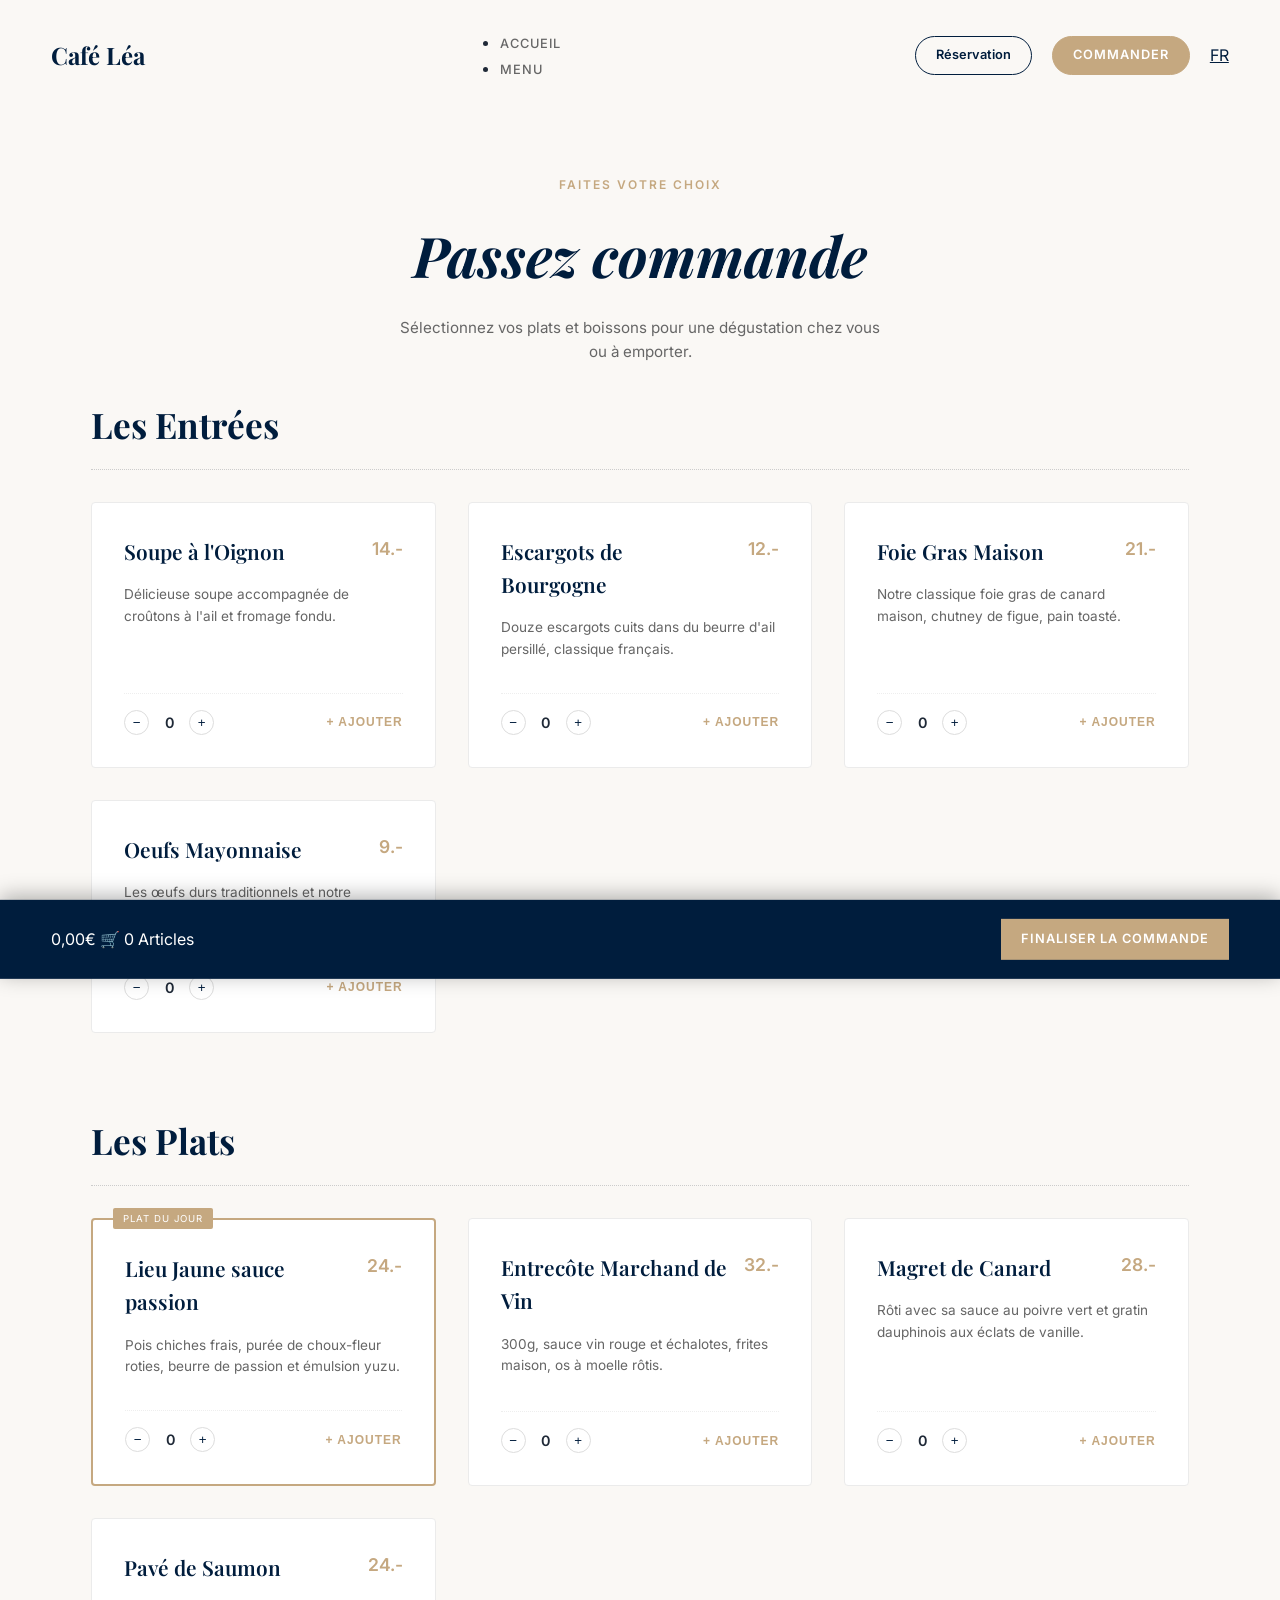
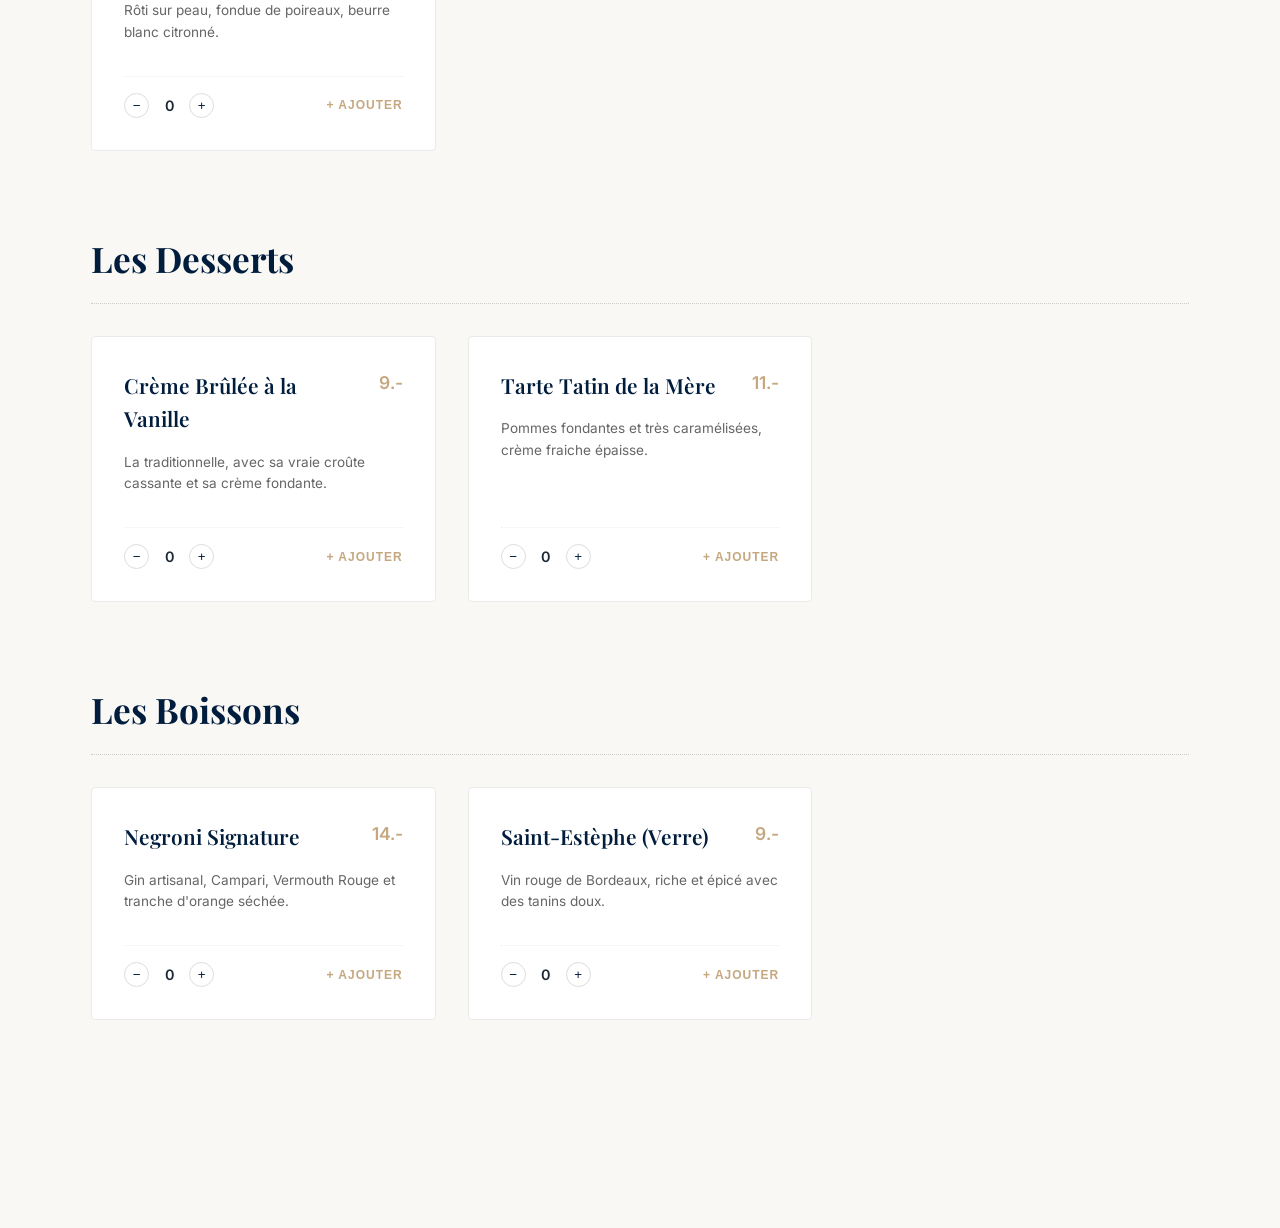
==== commit 4fcaaa14: "style: enhance nav link hover animation" ====
--- a/commander.html
+++ b/commander.html
@@ -29,11 +29,31 @@
             font-size: 0.8rem;
             text-transform: uppercase;
             letter-spacing: 1px;
+            text-decoration: none;
             font-weight: 500;
-        }
+            position: relative;
+            padding-bottom: 5px;
+            transition: color 0.3s ease;
+        }
+        #main-header nav ul li a::after {
+            content: '';
+            position: absolute;
+            width: 0;
+            height: 2px;
+            bottom: 0;
+            left: 50%;
+            background-color: var(--navy);
+            transition: all 0.3s ease;
+            transform: translateX(-50%);
+        }
+        #main-header nav ul li a:hover,
         #main-header nav ul li a.active {
             color: var(--navy);
             font-weight: 700;
+        }
+        #main-header nav ul li a:hover::after,
+        #main-header nav ul li a.active::after {
+            width: 100%;
         }
         .header-actions .nav-btn-reservation {
             color: var(--navy);
--- a/style.css
+++ b/style.css
@@ -52,11 +52,30 @@
     text-decoration: none;
     font-size: 1rem;
     font-weight: 500;
-    transition: var(--transition);
+    position: relative;
+    padding-bottom: 5px;
+    transition: color 0.3s ease;
+}
+
+.nav-link::after {
+    content: '';
+    position: absolute;
+    width: 0;
+    height: 2px;
+    bottom: 0;
+    left: 50%;
+    background-color: var(--accent-gold);
+    transition: all 0.3s ease;
+    transform: translateX(-50%);
+}
+
+.nav-link:hover::after,
+.nav-link.active::after {
+    width: 100%;
 }
 
 .nav-link:hover {
-    opacity: 0.8;
+    color: var(--accent-gold);
 }
 
 .nav-btn-reservation {
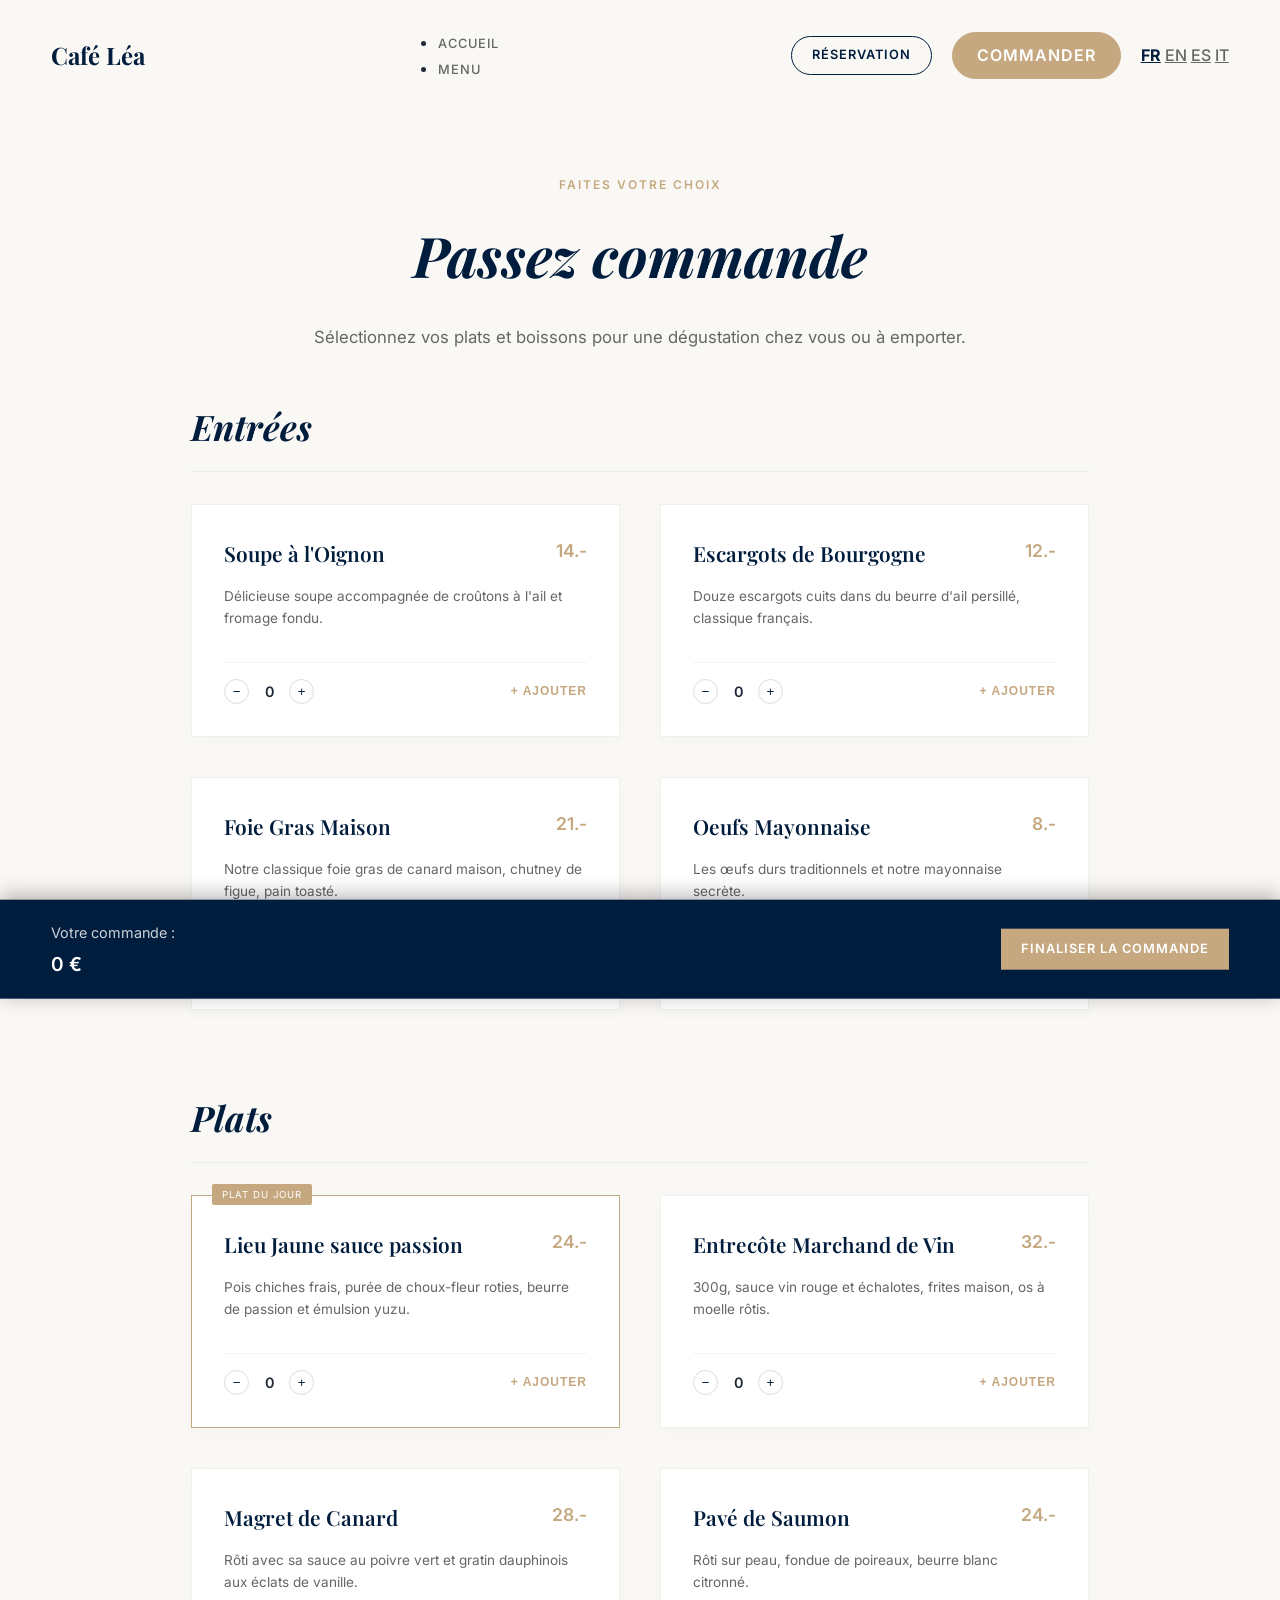
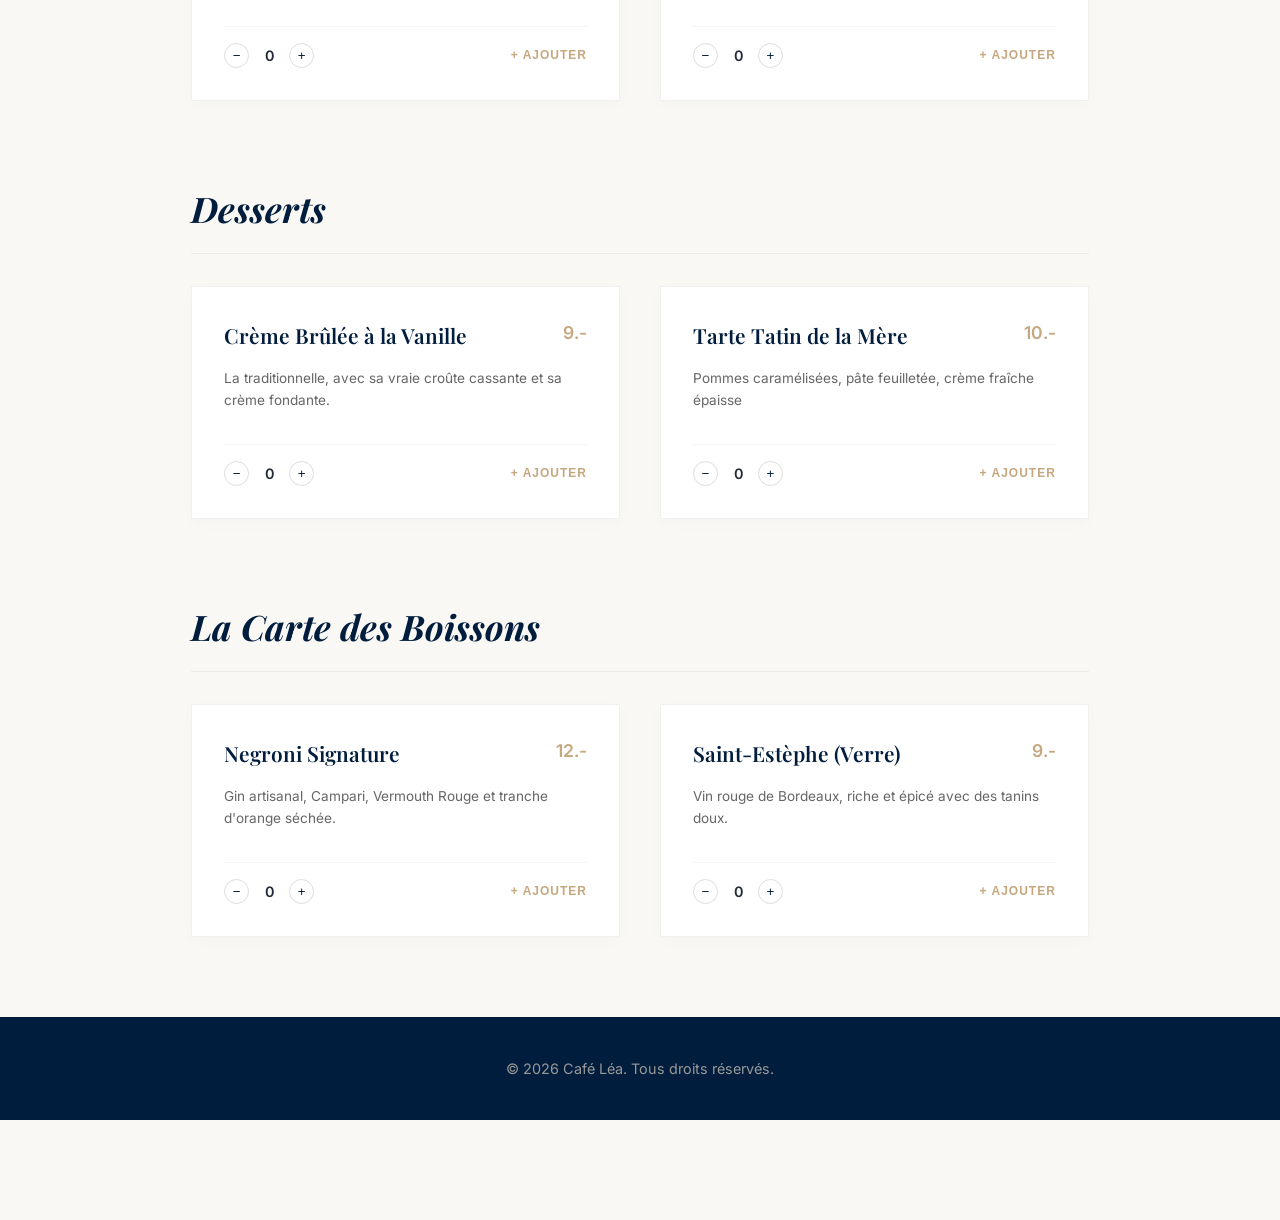
==== commit d6fb9ff9: "feat(i18n): translation tags and dictionary for 4 languages in menus" ====
--- a/commander.html
+++ b/commander.html
@@ -4,12 +4,12 @@
     <meta charset="UTF-8">
     <meta name="viewport" content="width=device-width, initial-scale=1.0">
     <title>Commander | Café Léa</title>
-    <meta name="description" content="Commandez vos plats préférés du Café Léa en ligne.">
     <link rel="stylesheet" href="style.css">
     <link href="https://fonts.googleapis.com/css2?family=Playfair+Display:ital,wght@0,400;0,600;0,700;1,400;1,600&family=Inter:wght@300;400;500;600&display=swap" rel="stylesheet">
     <style>
         body {
-            background-color: #FAF8F5; /* Cream background matches menu */
+            background-color: #FAF8F5; /* Cream background matching menu */
+            padding-bottom: 100px;
         }
         
         #main-header {
@@ -60,28 +60,22 @@
             border: 1px solid var(--navy);
             font-size: 0.8rem;
             padding: 8px 20px;
+            background: transparent;
+            text-decoration: none;
             border-radius: 30px;
-            text-decoration: none;
+            text-transform: uppercase;
+            letter-spacing: 1px;
             font-weight: 600;
         }
-        .header-actions .nav-btn-order {
-            background: #C5A880;
-            color: white;
-            border: 1px solid #C5A880;
-            font-size: 0.8rem;
-            padding: 8px 20px;
-            border-radius: 30px;
-            text-decoration: none;
-            font-weight: 600;
-            text-transform: uppercase;
-        }
-
+        
         .order-page-header {
-            padding: 4rem 0 2rem;
             text-align: center;
+            max-width: 800px;
+            margin: 4rem auto 3rem;
+            padding: 0 4%;
         }
         .order-page-header .subtitle {
-            color: #C5A880; /* Gold */
+            color: #C5A880;
             text-transform: uppercase;
             letter-spacing: 2px;
             font-size: 0.75rem;
@@ -94,59 +88,50 @@
             font-size: 3.5rem;
             color: var(--navy);
             font-style: italic;
-            margin-bottom: 1rem;
+            margin-bottom: 1.5rem;
         }
         .order-page-header p {
             color: #666;
-            font-size: 0.95rem;
-            max-width: 500px;
+            line-height: 1.6;
+            font-size: 1.05rem;
+        }
+
+        .order-container {
+            max-width: 1000px;
             margin: 0 auto;
-        }
-        
-        .order-container {
-            max-width: 1200px;
-            margin: 0 auto;
-            padding: 0 4% 8rem;
-        }
-        
+            padding: 0 4%;
+        }
+
         .order-category {
             margin-bottom: 5rem;
         }
         .order-category h2 {
             font-family: var(--font-heading);
             font-size: 2.2rem;
+            color: var(--navy);
+            border-bottom: 1px solid #EBEBEB;
+            padding-bottom: 1rem;
             margin-bottom: 2rem;
-            color: var(--navy);
-            border-bottom: 1px dotted #ccc;
-            padding-bottom: 1rem;
-        }
-        
+            font-style: italic;
+        }
+
         .order-grid {
             display: grid;
-            grid-template-columns: repeat(auto-fill, minmax(280px, 1fr));
-            gap: 2rem;
-        }
-        
+            grid-template-columns: 1fr 1fr;
+            gap: 2.5rem;
+        }
         .order-card {
             background: #FFF;
-            border: 1px solid #EBEBEB;
-            border-radius: 4px;
-            position: relative;
+            border: 1px solid #F0F0F0;
+            box-shadow: 0 4px 15px rgba(0,0,0,0.02);
+            transition: transform 0.3s;
             display: flex;
             flex-direction: column;
-            transition: var(--transition);
-        }
-        .order-card:hover {
-            box-shadow: 0 10px 30px rgba(0,0,0,0.04);
-            transform: translateY(-5px);
-            border-color: #C5A880;
-        }
-        
-        /* Instead of big images, we'll make it elegant and focus on the typography like the menu */
+        }
         .order-card-content {
             padding: 2rem;
+            display: flex;
             flex-grow: 1;
-            display: flex;
             flex-direction: column;
         }
         .order-card-header {
@@ -276,91 +261,94 @@
             <a href="reservation.html" class="nav-btn-reservation" data-i18n="nav_reservation">Réservation</a>
             <a href="commander.html" class="nav-btn-order" data-i18n="nav_order">Commander</a>
             <div class="lang-switcher">
-                <a href="#" class="lang-btn" data-lang="fr" style="color:var(--navy);">FR</a>
+                <a href="#" class="lang-btn" data-lang="fr">FR</a>
+                <a href="#" class="lang-btn" data-lang="en">EN</a>
+                <a href="#" class="lang-btn" data-lang="es">ES</a>
+                <a href="#" class="lang-btn" data-lang="it">IT</a>
             </div>
         </div>
     </header>
 
     <main>
         <div class="order-page-header">
-             <span class="subtitle">FAITES VOTRE CHOIX</span>
-            <h1>Passez commande</h1>
-            <p>Sélectionnez vos plats et boissons pour une dégustation chez vous ou à emporter.</p>
+             <span class="subtitle" data-i18n="order_page_subtitle">FAITES VOTRE CHOIX</span>
+            <h1 data-i18n="commander_hero_title">Passez commande</h1>
+            <p data-i18n="commander_hero_desc">Sélectionnez vos plats et boissons pour une dégustation chez vous ou à emporter.</p>
         </div>
 
         <div class="order-container">
             <!-- Entrées -->
             <div class="order-category">
-                <h2>Les Entrées</h2>
+                <h2 data-i18n="cat_entrées">Les Entrées</h2>
                 <div class="order-grid">
                     <div class="order-card">
                         <div class="order-card-content">
                             <div class="order-card-header">
-                                <span class="order-card-title">Soupe à l'Oignon</span>
+                                <span class="order-card-title" data-i18n="item_soupe_title">Soupe à l'Oignon</span>
                                 <span class="order-card-price">14.-</span>
                             </div>
-                            <p class="order-card-desc">Délicieuse soupe accompagnée de croûtons à l'ail et fromage fondu.</p>
+                            <p class="order-card-desc" data-i18n="item_soupe_desc">Délicieuse soupe accompagnée de croûtons à l'ail et fromage fondu.</p>
                             <div class="order-card-actions">
                                 <div class="qty-controls">
                                     <button class="qty-btn-menu" data-action="minus" data-item="soupe_oignon">−</button>
                                     <span class="qty-display" id="qty-soupe_oignon">0</span>
                                     <button class="qty-btn-menu" data-action="plus" data-item="soupe_oignon">+</button>
                                 </div>
-                                <button class="btn-ajouter add-to-cart" data-name="soupe_oignon" data-price="14">+ AJOUTER</button>
-                            </div>
-                        </div>
-                    </div>
-
-                    <div class="order-card">
-                        <div class="order-card-content">
-                            <div class="order-card-header">
-                                <span class="order-card-title">Escargots de Bourgogne</span>
+                                <button class="btn-ajouter add-to-cart" data-name="soupe_oignon" data-price="14"><span data-i18n="add_to_cart_btn_upper">+ AJOUTER</span></button>
+                            </div>
+                        </div>
+                    </div>
+
+                    <div class="order-card">
+                        <div class="order-card-content">
+                            <div class="order-card-header">
+                                <span class="order-card-title" data-i18n="item_escargots_title">Escargots de Bourgogne</span>
                                 <span class="order-card-price">12.-</span>
                             </div>
-                            <p class="order-card-desc">Douze escargots cuits dans du beurre d'ail persillé, classique français.</p>
+                            <p class="order-card-desc" data-i18n="item_escargots_desc">Douze escargots cuits dans du beurre d'ail persillé, classique français.</p>
                             <div class="order-card-actions">
                                 <div class="qty-controls">
                                     <button class="qty-btn-menu" data-action="minus" data-item="escargots">−</button>
                                     <span class="qty-display" id="qty-escargots">0</span>
                                     <button class="qty-btn-menu" data-action="plus" data-item="escargots">+</button>
                                 </div>
-                                <button class="btn-ajouter add-to-cart" data-name="escargots" data-price="12">+ AJOUTER</button>
-                            </div>
-                        </div>
-                    </div>
-
-                    <div class="order-card">
-                        <div class="order-card-content">
-                            <div class="order-card-header">
-                                <span class="order-card-title">Foie Gras Maison</span>
+                                <button class="btn-ajouter add-to-cart" data-name="escargots" data-price="12"><span data-i18n="add_to_cart_btn_upper">+ AJOUTER</span></button>
+                            </div>
+                        </div>
+                    </div>
+
+                    <div class="order-card">
+                        <div class="order-card-content">
+                            <div class="order-card-header">
+                                <span class="order-card-title" data-i18n="item_foie_title">Foie Gras Maison</span>
                                 <span class="order-card-price">21.-</span>
                             </div>
-                            <p class="order-card-desc">Notre classique foie gras de canard maison, chutney de figue, pain toasté.</p>
+                            <p class="order-card-desc" data-i18n="item_foie_desc">Notre classique foie gras de canard maison, chutney de figue, pain toasté.</p>
                             <div class="order-card-actions">
                                 <div class="qty-controls">
                                     <button class="qty-btn-menu" data-action="minus" data-item="foie_gras">−</button>
                                     <span class="qty-display" id="qty-foie_gras">0</span>
                                     <button class="qty-btn-menu" data-action="plus" data-item="foie_gras">+</button>
                                 </div>
-                                <button class="btn-ajouter add-to-cart" data-name="foie_gras" data-price="21">+ AJOUTER</button>
-                            </div>
-                        </div>
-                    </div>
-
-                    <div class="order-card">
-                        <div class="order-card-content">
-                            <div class="order-card-header">
-                                <span class="order-card-title">Oeufs Mayonnaise</span>
-                                <span class="order-card-price">9.-</span>
-                            </div>
-                            <p class="order-card-desc">Les œufs durs traditionnels et notre mayonnaise secrète.</p>
+                                <button class="btn-ajouter add-to-cart" data-name="foie_gras" data-price="21"><span data-i18n="add_to_cart_btn_upper">+ AJOUTER</span></button>
+                            </div>
+                        </div>
+                    </div>
+
+                    <div class="order-card">
+                        <div class="order-card-content">
+                            <div class="order-card-header">
+                                <span class="order-card-title" data-i18n="item_oeufs_title">Oeufs Mayonnaise</span>
+                                <span class="order-card-price">8.-</span>
+                            </div>
+                            <p class="order-card-desc" data-i18n="item_oeufs_desc">Les œufs durs traditionnels et notre mayonnaise secrète.</p>
                             <div class="order-card-actions">
                                 <div class="qty-controls">
                                     <button class="qty-btn-menu" data-action="minus" data-item="oeufs_mayo">−</button>
                                     <span class="qty-display" id="qty-oeufs_mayo">0</span>
                                     <button class="qty-btn-menu" data-action="plus" data-item="oeufs_mayo">+</button>
                                 </div>
-                                <button class="btn-ajouter add-to-cart" data-name="oeufs_mayo" data-price="9">+ AJOUTER</button>
+                                <button class="btn-ajouter add-to-cart" data-name="oeufs_mayo" data-price="8"><span data-i18n="add_to_cart_btn_upper">+ AJOUTER</span></button>
                             </div>
                         </div>
                     </div>
@@ -369,78 +357,78 @@
 
             <!-- Plats -->
             <div class="order-category">
-                <h2>Les Plats</h2>
+                <h2 data-i18n="cat_plats">Les Plats</h2>
                 <div class="order-grid">
                     
-                    <div class="order-card" style="border: 2px solid #C5A880;">
-                        <span style="position:absolute; top:-12px; left:20px; background:#C5A880; color:white; font-size:0.6rem; text-transform:uppercase; padding:3px 10px; letter-spacing:1px; border-radius:2px;">Plat du jour</span>
-                        <div class="order-card-content">
-                            <div class="order-card-header">
-                                <span class="order-card-title">Lieu Jaune sauce passion</span>
+                    <div class="order-card" style="border: 1px solid #C5A880; position:relative;">
+                        <span style="position:absolute; top:-12px; left:20px; background:#C5A880; color:white; font-size:0.6rem; text-transform:uppercase; padding:3px 10px; letter-spacing:1px; border-radius:2px;" data-i18n="plat_du_jour_badge">Plat du jour</span>
+                        <div class="order-card-content">
+                            <div class="order-card-header">
+                                <span class="order-card-title" data-i18n="item_lieu_title">Lieu Jaune sauce passion</span>
                                 <span class="order-card-price">24.-</span>
                             </div>
-                            <p class="order-card-desc">Pois chiches frais, purée de choux-fleur roties, beurre de passion et émulsion yuzu.</p>
+                            <p class="order-card-desc" data-i18n="item_lieu_desc">Pois chiches frais, purée de choux-fleur roties, beurre de passion et émulsion yuzu.</p>
                             <div class="order-card-actions">
                                 <div class="qty-controls">
                                     <button class="qty-btn-menu" data-action="minus" data-item="lieu_jaune">−</button>
                                     <span class="qty-display" id="qty-lieu_jaune">0</span>
                                     <button class="qty-btn-menu" data-action="plus" data-item="lieu_jaune">+</button>
                                 </div>
-                                <button class="btn-ajouter add-to-cart" data-name="lieu_jaune" data-price="24">+ AJOUTER</button>
-                            </div>
-                        </div>
-                    </div>
-
-                    <div class="order-card">
-                        <div class="order-card-content">
-                            <div class="order-card-header">
-                                <span class="order-card-title">Entrecôte Marchand de Vin</span>
+                                <button class="btn-ajouter add-to-cart" data-name="lieu_jaune" data-price="24"><span data-i18n="add_to_cart_btn_upper">+ AJOUTER</span></button>
+                            </div>
+                        </div>
+                    </div>
+
+                    <div class="order-card">
+                        <div class="order-card-content">
+                            <div class="order-card-header">
+                                <span class="order-card-title" data-i18n="item_entrecote_title">Entrecôte Marchand de Vin</span>
                                 <span class="order-card-price">32.-</span>
                             </div>
-                            <p class="order-card-desc">300g, sauce vin rouge et échalotes, frites maison, os à moelle rôtis.</p>
+                            <p class="order-card-desc" data-i18n="item_entrecote_desc">300g, sauce vin rouge et échalotes, frites maison, os à moelle rôtis.</p>
                             <div class="order-card-actions">
                                 <div class="qty-controls">
                                     <button class="qty-btn-menu" data-action="minus" data-item="entrecote">−</button>
                                     <span class="qty-display" id="qty-entrecote">0</span>
                                     <button class="qty-btn-menu" data-action="plus" data-item="entrecote">+</button>
                                 </div>
-                                <button class="btn-ajouter add-to-cart" data-name="entrecote" data-price="32">+ AJOUTER</button>
-                            </div>
-                        </div>
-                    </div>
-
-                    <div class="order-card">
-                        <div class="order-card-content">
-                            <div class="order-card-header">
-                                <span class="order-card-title">Magret de Canard</span>
+                                <button class="btn-ajouter add-to-cart" data-name="entrecote" data-price="32"><span data-i18n="add_to_cart_btn_upper">+ AJOUTER</span></button>
+                            </div>
+                        </div>
+                    </div>
+
+                    <div class="order-card">
+                        <div class="order-card-content">
+                            <div class="order-card-header">
+                                <span class="order-card-title" data-i18n="item_magret_title">Magret de Canard</span>
                                 <span class="order-card-price">28.-</span>
                             </div>
-                            <p class="order-card-desc">Rôti avec sa sauce au poivre vert et gratin dauphinois aux éclats de vanille.</p>
-                            <div class="order-card-actions">
-                                <div class="qty-controls">
-                                    <button class="qty-btn-menu" data-action="minus" data-item="magret">−</button>
-                                    <span class="qty-display" id="qty-magret">0</span>
-                                    <button class="qty-btn-menu" data-action="plus" data-item="magret">+</button>
-                                </div>
-                                <button class="btn-ajouter add-to-cart" data-name="magret" data-price="28">+ AJOUTER</button>
-                            </div>
-                        </div>
-                    </div>
-                    
-                    <div class="order-card">
-                        <div class="order-card-content">
-                            <div class="order-card-header">
-                                <span class="order-card-title">Pavé de Saumon</span>
+                            <p class="order-card-desc" data-i18n="item_magret_desc">Rôti avec sa sauce au poivre vert et gratin dauphinois aux éclats de vanille.</p>
+                            <div class="order-card-actions">
+                                <div class="qty-controls">
+                                    <button class="qty-btn-menu" data-action="minus" data-item="magret_canard">−</button>
+                                    <span class="qty-display" id="qty-magret_canard">0</span>
+                                    <button class="qty-btn-menu" data-action="plus" data-item="magret_canard">+</button>
+                                </div>
+                                <button class="btn-ajouter add-to-cart" data-name="magret_canard" data-price="28"><span data-i18n="add_to_cart_btn_upper">+ AJOUTER</span></button>
+                            </div>
+                        </div>
+                    </div>
+
+                    <div class="order-card">
+                        <div class="order-card-content">
+                            <div class="order-card-header">
+                                <span class="order-card-title" data-i18n="item_saumon_pave_title">Pavé de Saumon</span>
                                 <span class="order-card-price">24.-</span>
                             </div>
-                            <p class="order-card-desc">Rôti sur peau, fondue de poireaux, beurre blanc citronné.</p>
+                            <p class="order-card-desc" data-i18n="item_saumon_pave_desc">Rôti sur peau, fondue de poireaux, beurre blanc citronné.</p>
                             <div class="order-card-actions">
                                 <div class="qty-controls">
                                     <button class="qty-btn-menu" data-action="minus" data-item="saumon_pave">−</button>
                                     <span class="qty-display" id="qty-saumon_pave">0</span>
                                     <button class="qty-btn-menu" data-action="plus" data-item="saumon_pave">+</button>
                                 </div>
-                                <button class="btn-ajouter add-to-cart" data-name="saumon_pave" data-price="24">+ AJOUTER</button>
+                                <button class="btn-ajouter add-to-cart" data-name="saumon_pave" data-price="24"><span data-i18n="add_to_cart_btn_upper">+ AJOUTER</span></button>
                             </div>
                         </div>
                     </div>
@@ -449,40 +437,40 @@
 
             <!-- Desserts -->
             <div class="order-category">
-                <h2>Les Desserts</h2>
+                <h2 data-i18n="cat_desserts">Les Desserts</h2>
                 <div class="order-grid">
                     <div class="order-card">
                         <div class="order-card-content">
                             <div class="order-card-header">
-                                <span class="order-card-title">Crème Brûlée à la Vanille</span>
+                                <span class="order-card-title" data-i18n="item_creme_title">Crème Brûlée à la Vanille</span>
                                 <span class="order-card-price">9.-</span>
                             </div>
-                            <p class="order-card-desc">La traditionnelle, avec sa vraie croûte cassante et sa crème fondante.</p>
+                            <p class="order-card-desc" data-i18n="item_creme_desc">La traditionnelle, avec sa vraie croûte cassante et sa crème fondante.</p>
                             <div class="order-card-actions">
                                 <div class="qty-controls">
                                     <button class="qty-btn-menu" data-action="minus" data-item="creme_brulee">−</button>
                                     <span class="qty-display" id="qty-creme_brulee">0</span>
                                     <button class="qty-btn-menu" data-action="plus" data-item="creme_brulee">+</button>
                                 </div>
-                                <button class="btn-ajouter add-to-cart" data-name="creme_brulee" data-price="9">+ AJOUTER</button>
-                            </div>
-                        </div>
-                    </div>
-
-                    <div class="order-card">
-                        <div class="order-card-content">
-                            <div class="order-card-header">
-                                <span class="order-card-title">Tarte Tatin de la Mère</span>
-                                <span class="order-card-price">11.-</span>
-                            </div>
-                            <p class="order-card-desc">Pommes fondantes et très caramélisées, crème fraiche épaisse.</p>
+                                <button class="btn-ajouter add-to-cart" data-name="creme_brulee" data-price="9"><span data-i18n="add_to_cart_btn_upper">+ AJOUTER</span></button>
+                            </div>
+                        </div>
+                    </div>
+
+                    <div class="order-card">
+                        <div class="order-card-content">
+                            <div class="order-card-header">
+                                <span class="order-card-title" data-i18n="item_tatin_title">Tarte Tatin de la Mère</span>
+                                <span class="order-card-price">10.-</span>
+                            </div>
+                            <p class="order-card-desc" data-i18n="item_tatin_desc">Pommes fondantes et très caramélisées, crème fraiche épaisse.</p>
                             <div class="order-card-actions">
                                 <div class="qty-controls">
                                     <button class="qty-btn-menu" data-action="minus" data-item="tarte_tatin">−</button>
                                     <span class="qty-display" id="qty-tarte_tatin">0</span>
                                     <button class="qty-btn-menu" data-action="plus" data-item="tarte_tatin">+</button>
                                 </div>
-                                <button class="btn-ajouter add-to-cart" data-name="tarte_tatin" data-price="11">+ AJOUTER</button>
+                                <button class="btn-ajouter add-to-cart" data-name="tarte_tatin" data-price="10"><span data-i18n="add_to_cart_btn_upper">+ AJOUTER</span></button>
                             </div>
                         </div>
                     </div>
@@ -491,64 +479,186 @@
 
             <!-- Boissons -->
             <div class="order-category">
-                <h2>Les Boissons</h2>
+                <h2 data-i18n="drinks_title">Les Boissons</h2>
                 <div class="order-grid">
                     <div class="order-card">
                         <div class="order-card-content">
                             <div class="order-card-header">
-                                <span class="order-card-title">Negroni Signature</span>
-                                <span class="order-card-price">14.-</span>
-                            </div>
-                            <p class="order-card-desc">Gin artisanal, Campari, Vermouth Rouge et tranche d'orange séchée.</p>
+                                <span class="order-card-title" data-i18n="item_negroni_title">Negroni Signature</span>
+                                <span class="order-card-price">12.-</span>
+                            </div>
+                            <p class="order-card-desc" data-i18n="item_negroni_desc">Gin artisanal, Campari, Vermouth Rouge et tranche d'orange séchée.</p>
                             <div class="order-card-actions">
                                 <div class="qty-controls">
                                     <button class="qty-btn-menu" data-action="minus" data-item="negroni">−</button>
                                     <span class="qty-display" id="qty-negroni">0</span>
                                     <button class="qty-btn-menu" data-action="plus" data-item="negroni">+</button>
                                 </div>
-                                <button class="btn-ajouter add-to-cart" data-name="negroni" data-price="14">+ AJOUTER</button>
-                            </div>
-                        </div>
-                    </div>
-
-                    <div class="order-card">
-                        <div class="order-card-content">
-                            <div class="order-card-header">
-                                <span class="order-card-title">Saint-Estèphe (Verre)</span>
+                                <button class="btn-ajouter add-to-cart" data-name="negroni" data-price="12"><span data-i18n="add_to_cart_btn_upper">+ AJOUTER</span></button>
+                            </div>
+                        </div>
+                    </div>
+
+                    <div class="order-card">
+                        <div class="order-card-content">
+                            <div class="order-card-header">
+                                <span class="order-card-title" data-i18n="item_vin_title">Saint-Estèphe (Verre)</span>
                                 <span class="order-card-price">9.-</span>
                             </div>
-                            <p class="order-card-desc">Vin rouge de Bordeaux, riche et épicé avec des tanins doux.</p>
+                            <p class="order-card-desc" data-i18n="item_vin_desc">Vin rouge de Bordeaux, riche et épicé avec des tanins doux.</p>
                             <div class="order-card-actions">
                                 <div class="qty-controls">
                                     <button class="qty-btn-menu" data-action="minus" data-item="vin_verre">−</button>
                                     <span class="qty-display" id="qty-vin_verre">0</span>
                                     <button class="qty-btn-menu" data-action="plus" data-item="vin_verre">+</button>
                                 </div>
-                                <button class="btn-ajouter add-to-cart" data-name="vin_verre" data-price="9">+ AJOUTER</button>
+                                <button class="btn-ajouter add-to-cart" data-name="vin_verre" data-price="9"><span data-i18n="add_to_cart_btn_upper">+ AJOUTER</span></button>
                             </div>
                         </div>
                     </div>
                 </div>
             </div>
+
         </div>
+
     </main>
 
     <!-- Sticky Cart Bar -->
-    <div class="cart-sticky-bar" id="cart-sticky-bar">
-        <div class="cart-bar-left">
-            <span class="cart-bar-total" id="sticky-total">0,00€</span>
-            <span class="cart-bar-count">
-                <span class="icon">🛒</span>
-                <span id="sticky-count">0</span> Articles
-            </span>
+    <div class="cart-sticky-bar" id="cart-bar">
+        <div>
+            <span style="font-size: 0.9rem; opacity: 0.8;" data-i18n="cart_summary">Votre commande :</span>
+            <div style="font-size: 1.2rem; font-weight: 600; margin-top: 4px;" id="cart-total-display">0 €</div>
         </div>
-        <!-- Link to Finalisation page -->
-        <a href="finaliser-commande.html" class="btn-finaliser" id="btn-finaliser-link">FINALISER LA COMMANDE</a>
+        <a href="finaliser-commande.html" class="btn-finaliser">FINALISER LA COMMANDE</a>
     </div>
 
-    <!-- Cart Modal Overlay (used mostly on other pages, but included here for script compatibility) -->
-    <div id="cart-modal-overlay" class="cart-modal-overlay"></div>
-
-    <script src="script.js"></script>
+    <footer style="text-align: center; padding: 40px; color: #999; font-size: 0.9rem;">
+        <p data-i18n="footer_rights">© 2026 Café Léa. Tous droits réservés.</p>
+    </footer>
+
+    <!-- Scripts -->
+    <script type="module">
+        import translations from './translations.js';
+
+        // Cart Logic
+        let cart = JSON.parse(localStorage.getItem('lea_cart')) || [];
+        
+        function updateCartStorage() {
+            localStorage.setItem('lea_cart', JSON.stringify(cart));
+            renderCartUI();
+        }
+
+        function calculateTotal() {
+            return cart.reduce((sum, item) => sum + (item.price * item.qty), 0);
+        }
+
+        function renderCartUI() {
+            // Update individual displays
+            document.querySelectorAll('.qty-display').forEach(el => {
+                const id = el.id.replace('qty-', '');
+                const inCart = cart.find(c => c.id === id);
+                el.innerText = inCart ? inCart.qty : '0';
+            });
+
+            // Update sticky bar
+            const total = calculateTotal();
+            const bar = document.getElementById('cart-bar');
+            if(total > 0) {
+                bar.classList.add('visible');
+                document.getElementById('cart-total-display').innerText = total + '.-';
+            } else {
+                bar.classList.remove('visible');
+            }
+        }
+
+        // Qty controls logic
+        document.querySelectorAll('.qty-btn-menu').forEach(btn => {
+            btn.addEventListener('click', (e) => {
+                const action = e.currentTarget.dataset.action;
+                const id = e.currentTarget.dataset.item;
+                const price = parseFloat(document.querySelector(`button.add-to-cart[data-name="${id}"]`).dataset.price);
+
+                let existing = cart.find(c => c.id === id);
+
+                if (action === 'plus') {
+                    if (existing) {
+                        existing.qty += 1;
+                    } else {
+                        cart.push({ id, qty: 1, price });
+                    }
+                } else if (action === 'minus') {
+                    if (existing && existing.qty > 0) {
+                        existing.qty -= 1;
+                        if (existing.qty === 0) {
+                            cart = cart.filter(c => c.id !== id);
+                        }
+                    }
+                }
+                updateCartStorage();
+            });
+        });
+
+        // Add to cart main button logic
+        document.querySelectorAll('.add-to-cart').forEach(btn => {
+            btn.addEventListener('click', (e) => {
+                const id = e.currentTarget.dataset.name;
+                const price = parseFloat(e.currentTarget.dataset.price);
+                
+                let existing = cart.find(c => c.id === id);
+                if (existing) {
+                    existing.qty += 1;
+                } else {
+                    cart.push({ id, qty: 1, price });
+                }
+                updateCartStorage();
+
+                /* Visual feedback */
+                const originalText = e.currentTarget.innerHTML;
+                e.currentTarget.innerHTML = '<span style="color:var(--navy)">Ajouté ✓</span>';
+                setTimeout(() => {
+                    e.currentTarget.innerHTML = originalText;
+                }, 1000);
+            });
+        });
+
+        // Initialize UI
+        renderCartUI();
+
+        // Language Switcher
+        const languageSwitcher = () => {
+            const langBtns = document.querySelectorAll('.lang-btn');
+            
+            function setLang(lang) {
+                langBtns.forEach(b => { b.style.color = '#666'; b.style.fontWeight = '500'; });
+                
+                const activeBtn = document.querySelector(`.lang-btn[data-lang="${lang}"]`);
+                if(activeBtn) {
+                    activeBtn.style.color = 'var(--navy)';
+                    activeBtn.style.fontWeight = '700';
+                }
+
+                document.querySelectorAll('[data-i18n]').forEach(el => {
+                    const key = el.getAttribute('data-i18n');
+                    if (translations[lang] && translations[lang][key]) {
+                        if (el.tagName === 'INPUT' || el.tagName === 'TEXTAREA') {
+                            el.placeholder = translations[lang][key];
+                        } else {
+                            el.innerHTML = translations[lang][key];
+                        }
+                    }
+                });
+            }
+
+            setLang('fr');
+
+            langBtns.forEach(btn => {
+                btn.addEventListener('click', (e) => {
+                    e.preventDefault();
+                    setLang(e.target.dataset.lang);
+                });
+            });
+        };
+        languageSwitcher();
+    </script>
 </body>
 </html>
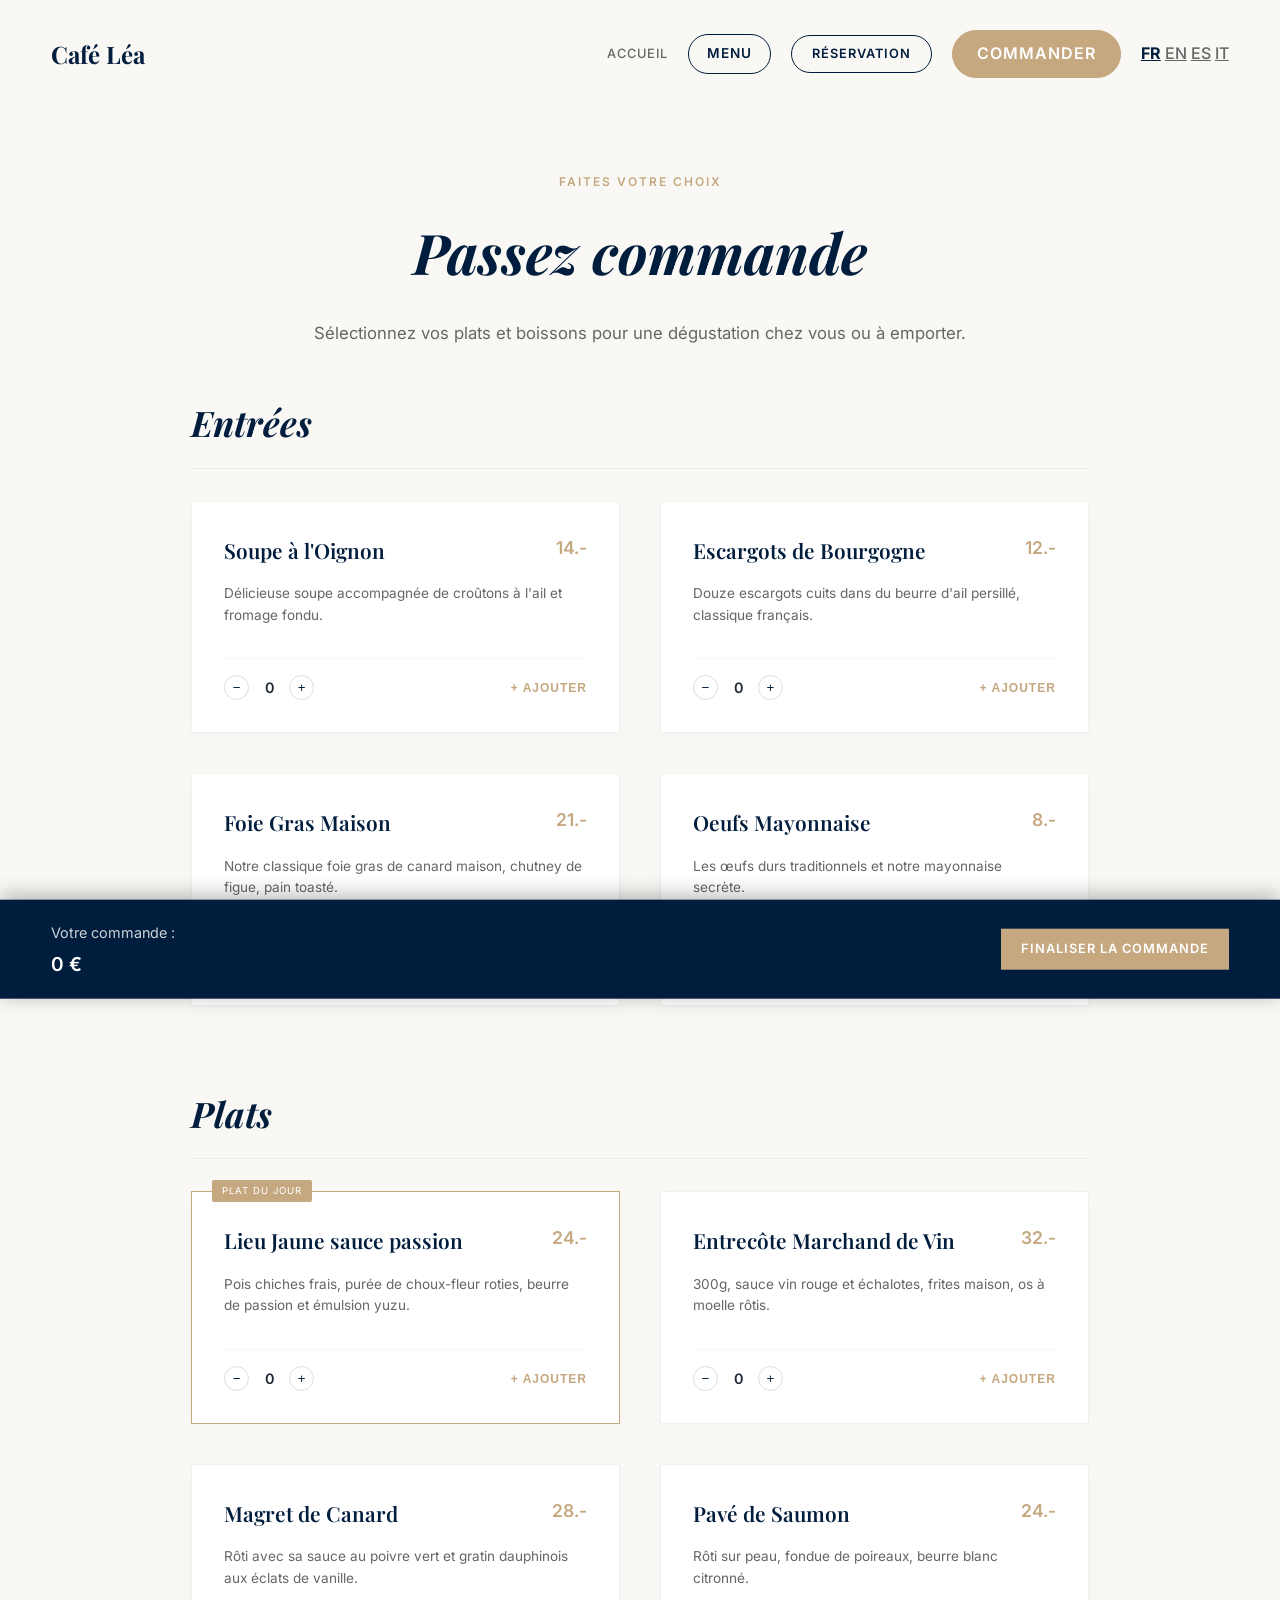
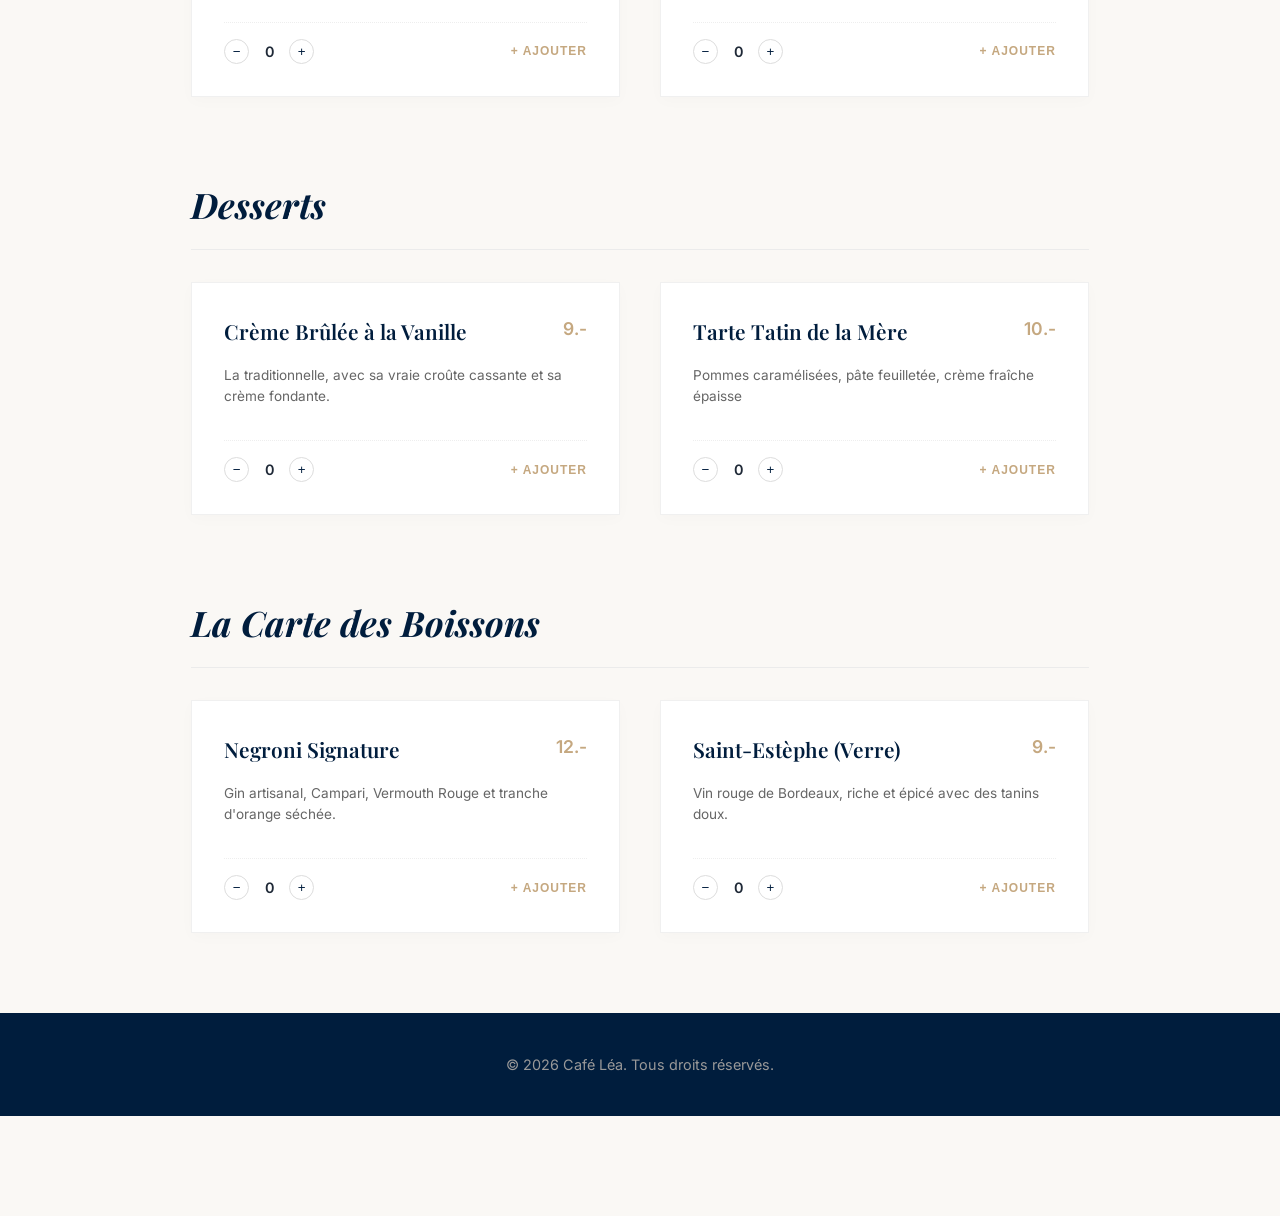
==== commit c9953b2a: "style(header): upgraded Menu link to premium button" ====
--- a/commander.html
+++ b/commander.html
@@ -251,15 +251,12 @@
 <body>
     <header id="main-header">
         <div class="logo">Café Léa</div>
-        <nav>
-            <ul>
-                <li><a href="index.html" data-i18n="nav_accueil">Accueil</a></li>
-                <li><a href="menu.html" data-i18n="nav_menu">Menu</a></li>
-            </ul>
-        </nav>
         <div class="header-actions" style="display: flex; align-items: center; gap: 20px;">
+            <a href="index.html" class="nav-btn-secondary" data-i18n="nav_accueil" style="color: #666; text-decoration: none; font-size: 0.8rem; text-transform: uppercase; letter-spacing: 1px; font-weight: 500;">Accueil</a>
+            <a href="menu.html" class="nav-btn-menu" data-i18n="nav_menu" style="color: var(--navy); border-color: var(--navy);">Menu</a>
             <a href="reservation.html" class="nav-btn-reservation" data-i18n="nav_reservation">Réservation</a>
             <a href="commander.html" class="nav-btn-order" data-i18n="nav_order">Commander</a>
+
             <div class="lang-switcher">
                 <a href="#" class="lang-btn" data-lang="fr">FR</a>
                 <a href="#" class="lang-btn" data-lang="en">EN</a>
--- a/style.css
+++ b/style.css
@@ -45,6 +45,25 @@
     display: flex;
     align-items: center;
     gap: 30px;
+}
+
+.nav-btn-menu {
+    color: #FFF;
+    text-decoration: none;
+    font-size: 0.85rem;
+    font-weight: 600;
+    text-transform: uppercase;
+    letter-spacing: 1px;
+    padding: 8px 18px;
+    border: 1px solid rgba(255,255,255,0.3);
+    border-radius: 30px;
+    transition: var(--transition);
+}
+
+.nav-btn-menu:hover {
+    background: rgba(255,255,255,0.1);
+    border-color: #FFF;
+    transform: translateY(-2px);
 }
 
 .nav-link {
@@ -116,15 +135,19 @@
 /* Adjust dark/scrolled header text colors */
 .scrolled .nav-link, 
 .scrolled .nav-btn-reservation,
+.scrolled .nav-btn-menu,
 .scrolled .logo,
 .scrolled .lang-btn {
     color: var(--dark);
 }
-.scrolled .nav-btn-reservation {
+.scrolled .nav-btn-reservation,
+.scrolled .nav-btn-menu {
+    border-color: rgba(0,0,0,0.2);
+}
+.scrolled .nav-btn-reservation:hover,
+.scrolled .nav-btn-menu:hover {
+    background: rgba(0,0,0,0.05);
     border-color: var(--dark);
-}
-.scrolled .nav-btn-reservation:hover {
-    background: rgba(0,0,0,0.05);
 }
 
 /* Hero Section */
@@ -163,6 +186,34 @@
     letter-spacing: 0.5em;
     font-weight: 300;
     text-transform: uppercase;
+}
+
+/* Weather Widget */
+.weather-widget {
+    margin-top: 30px;
+    display: inline-flex;
+    align-items: center;
+    gap: 10px;
+    background: rgba(255, 255, 255, 0.15);
+    backdrop-filter: blur(8px);
+    -webkit-backdrop-filter: blur(8px);
+    padding: 12px 25px;
+    border-radius: 50px;
+    border: 1px solid rgba(255, 255, 255, 0.2);
+    font-size: 0.95rem;
+    font-weight: 500;
+    letter-spacing: 1px;
+    text-transform: uppercase;
+    animation: fadeIn 1.5s ease;
+}
+
+#weather-icon {
+    font-size: 1.3rem;
+}
+
+@keyframes fadeIn {
+    from { opacity: 0; transform: translateY(10px); }
+    to { opacity: 1; transform: translateY(0); }
 }
 
 /* Info Band */
